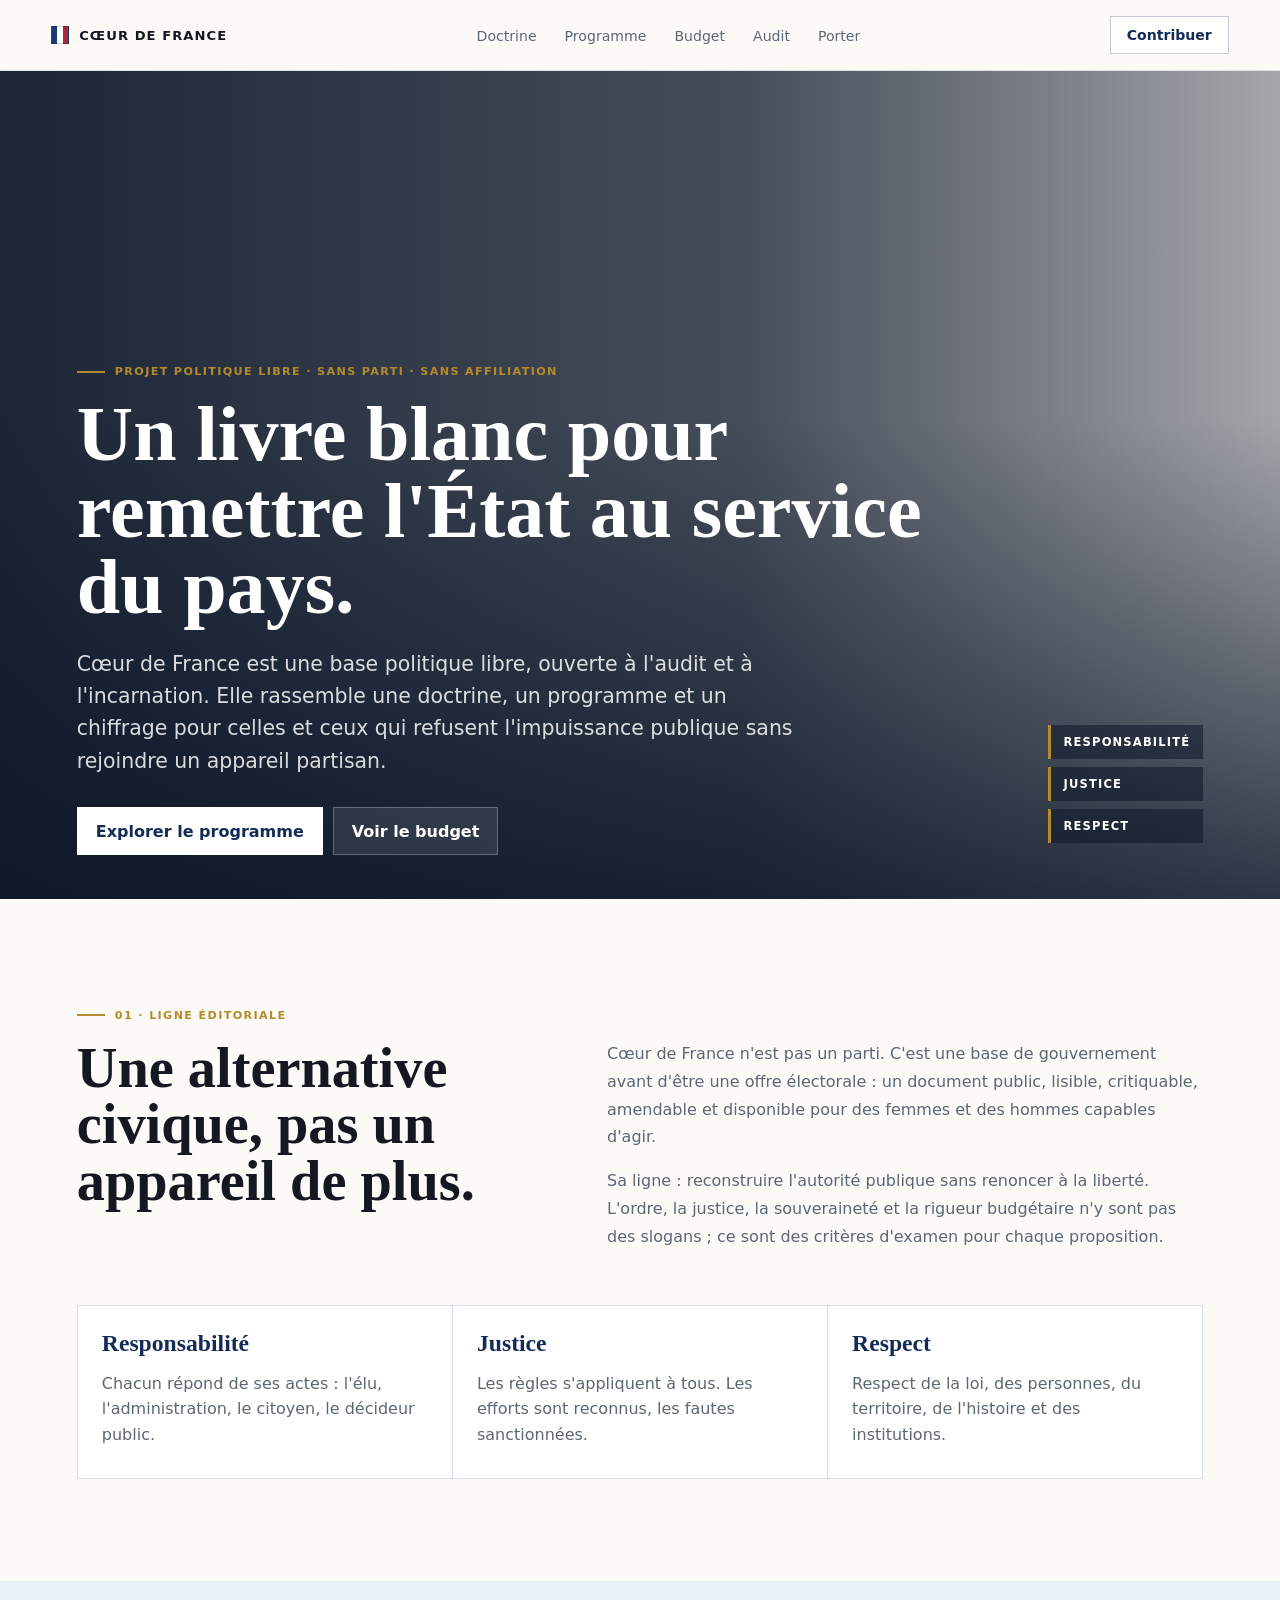
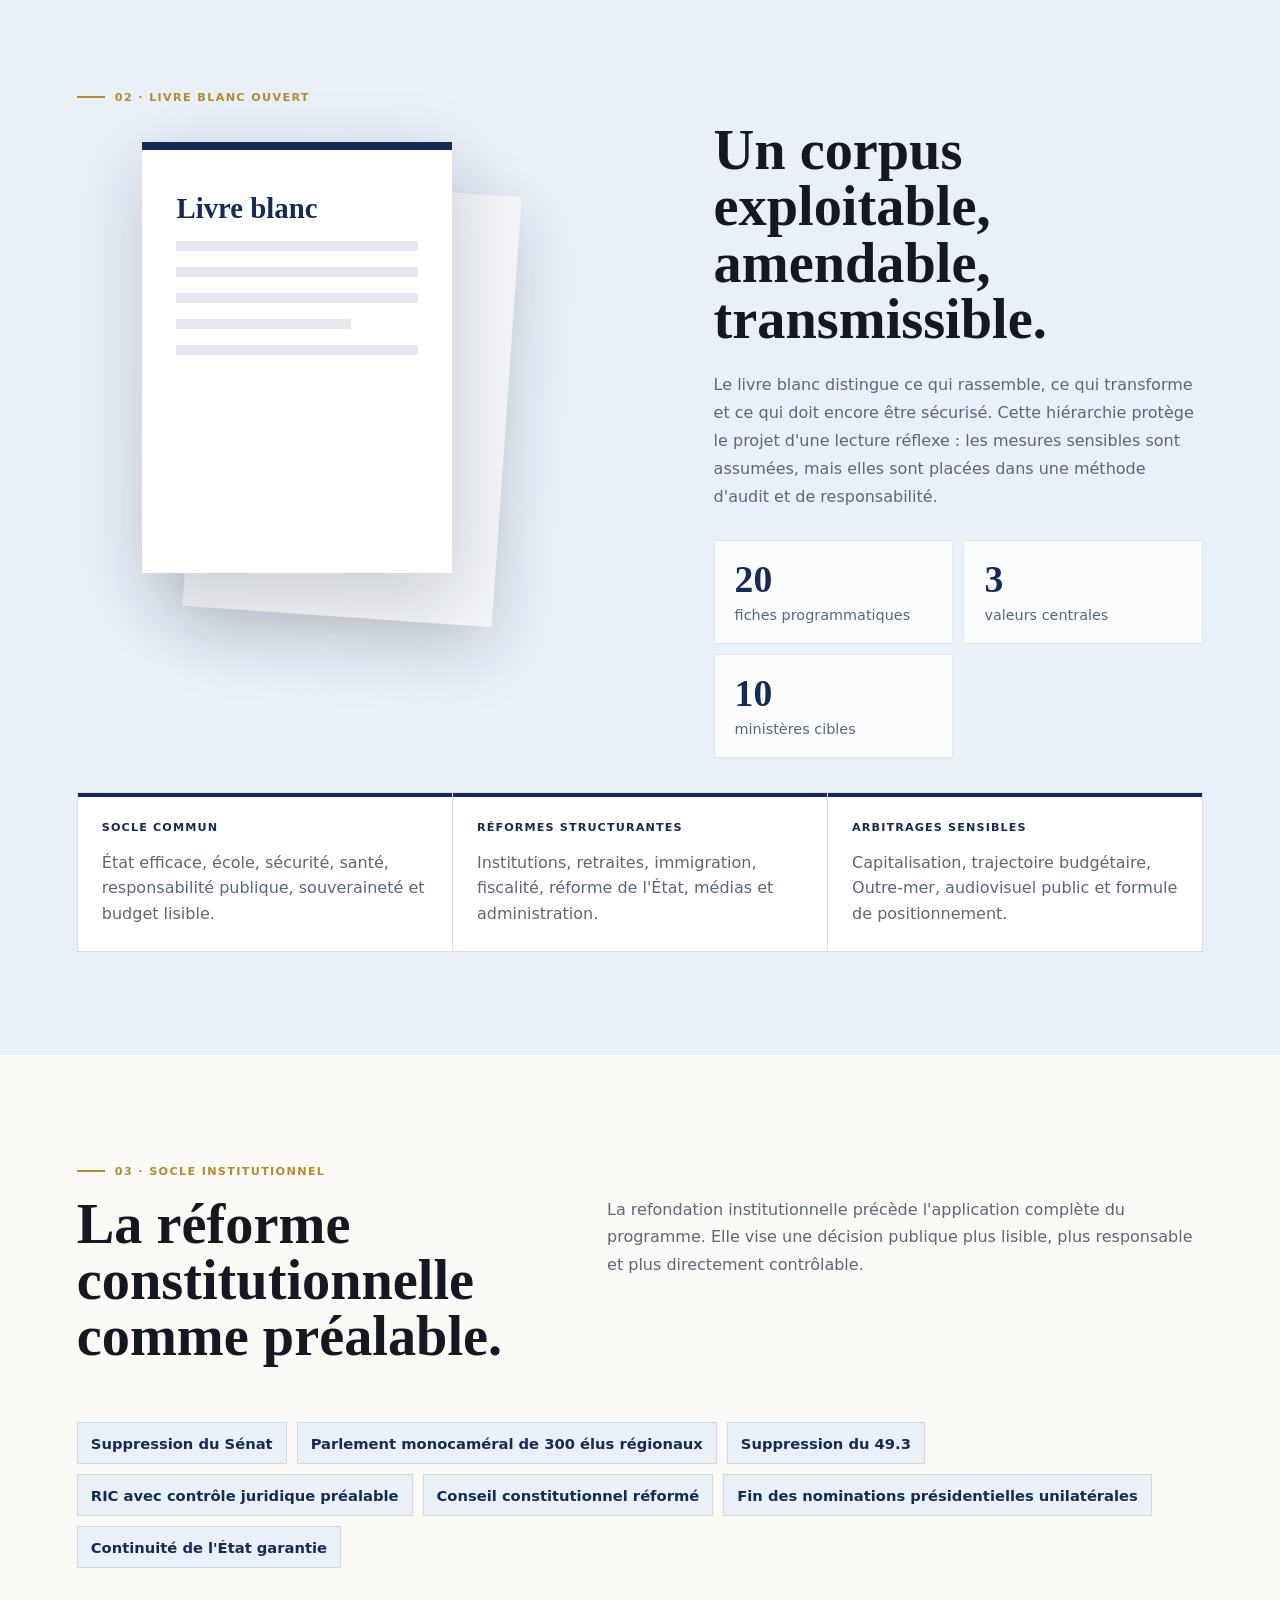
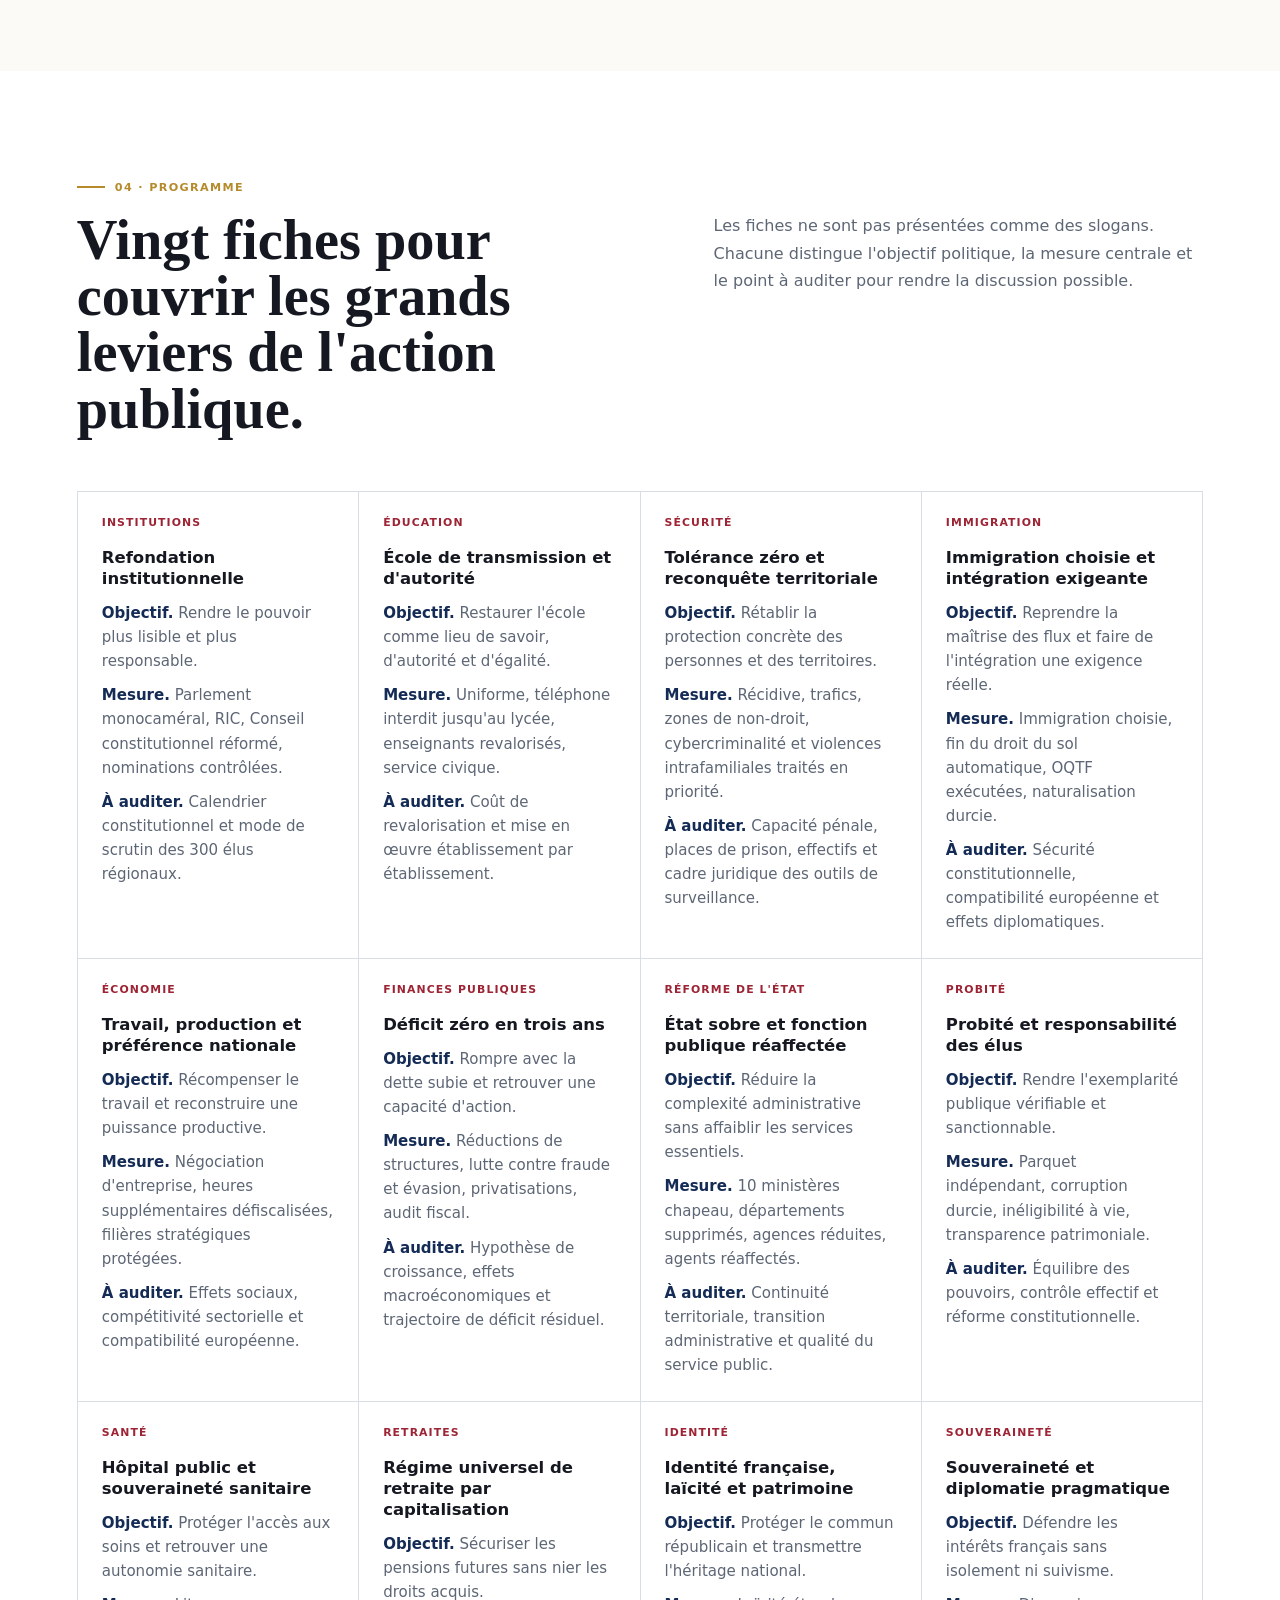
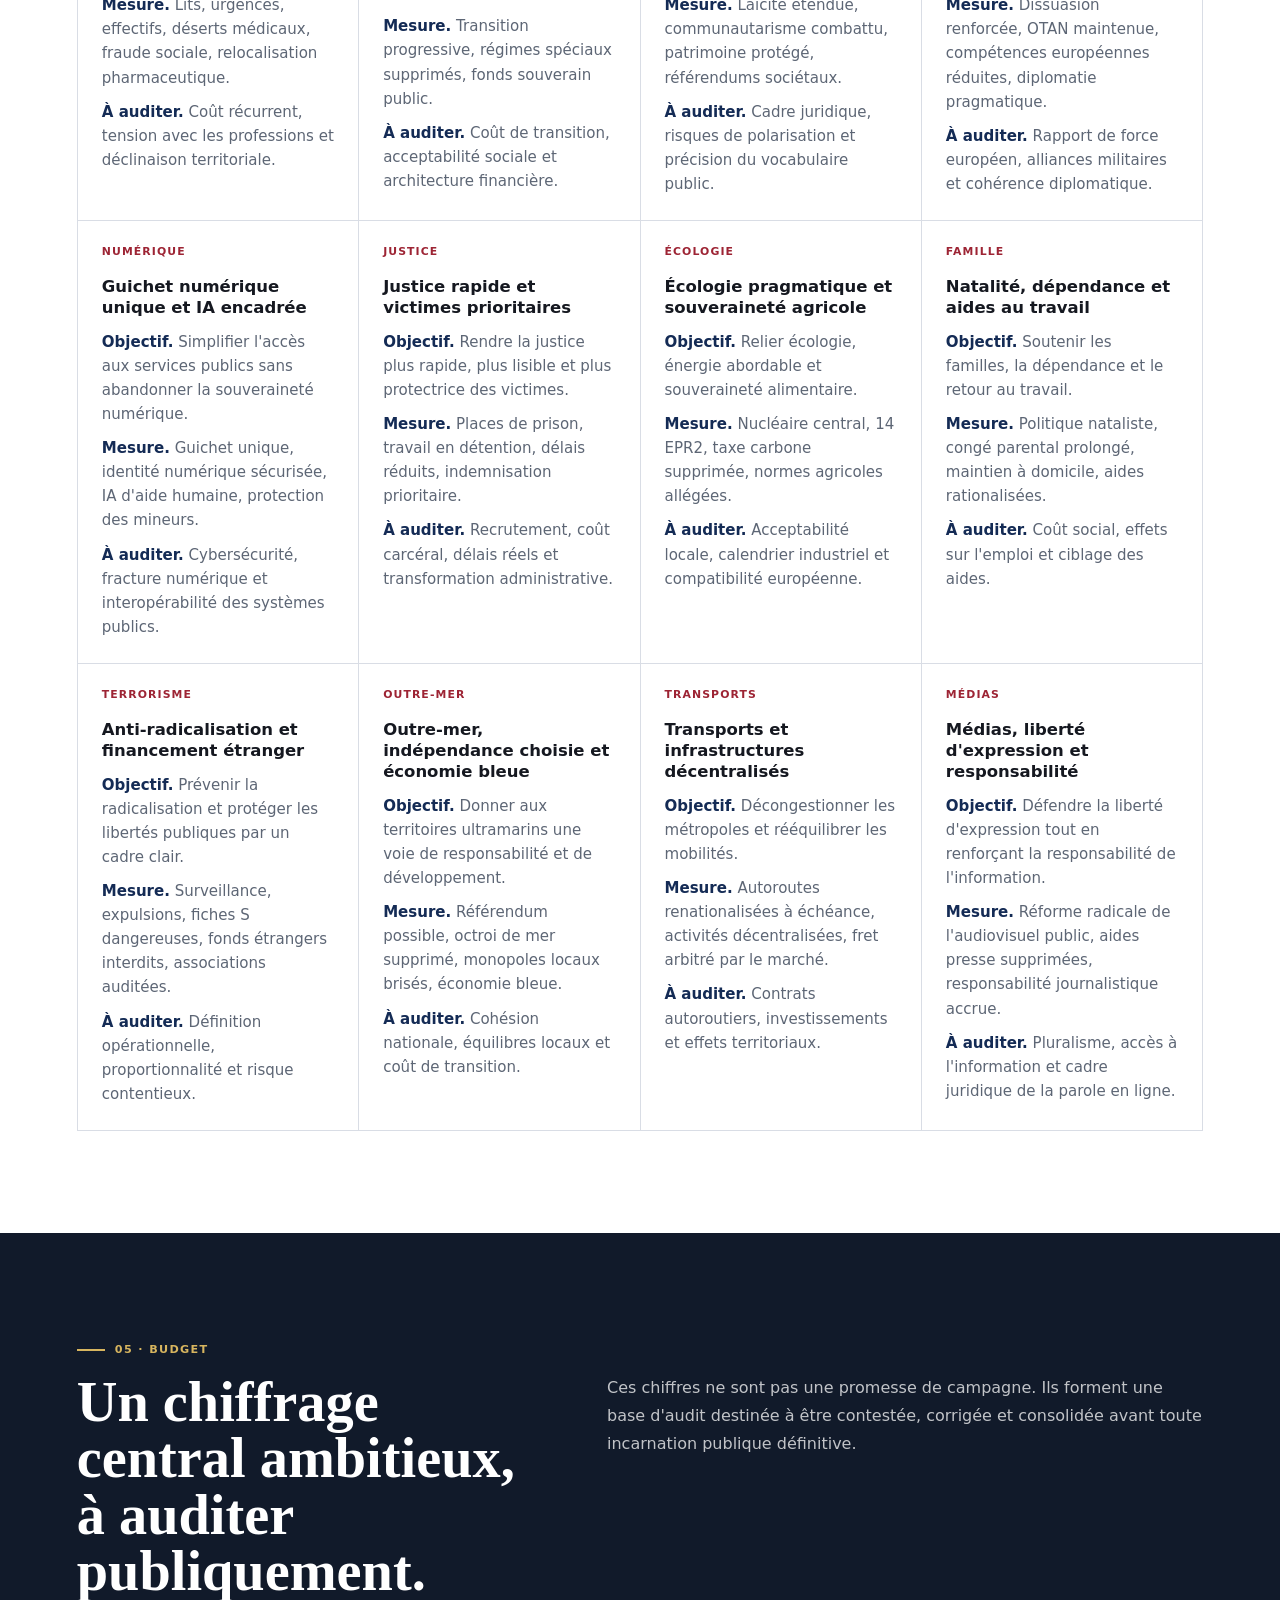
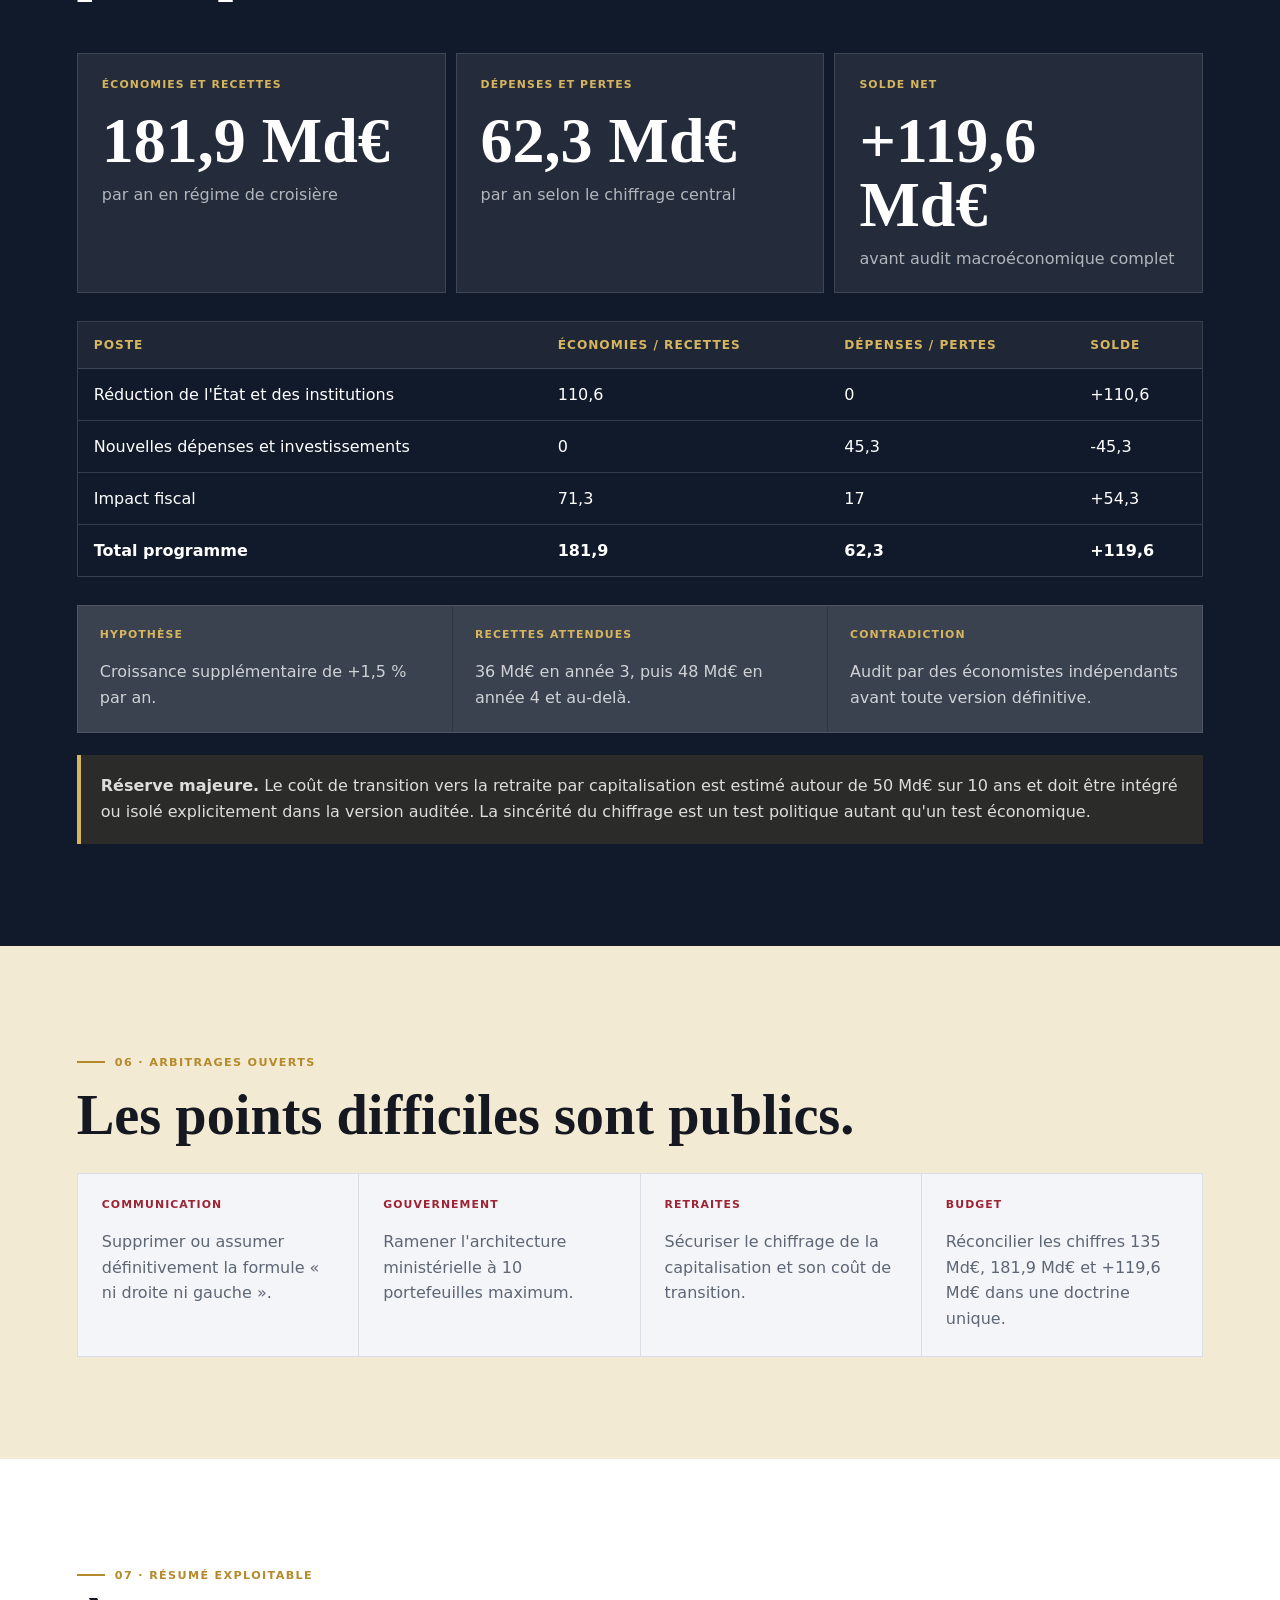
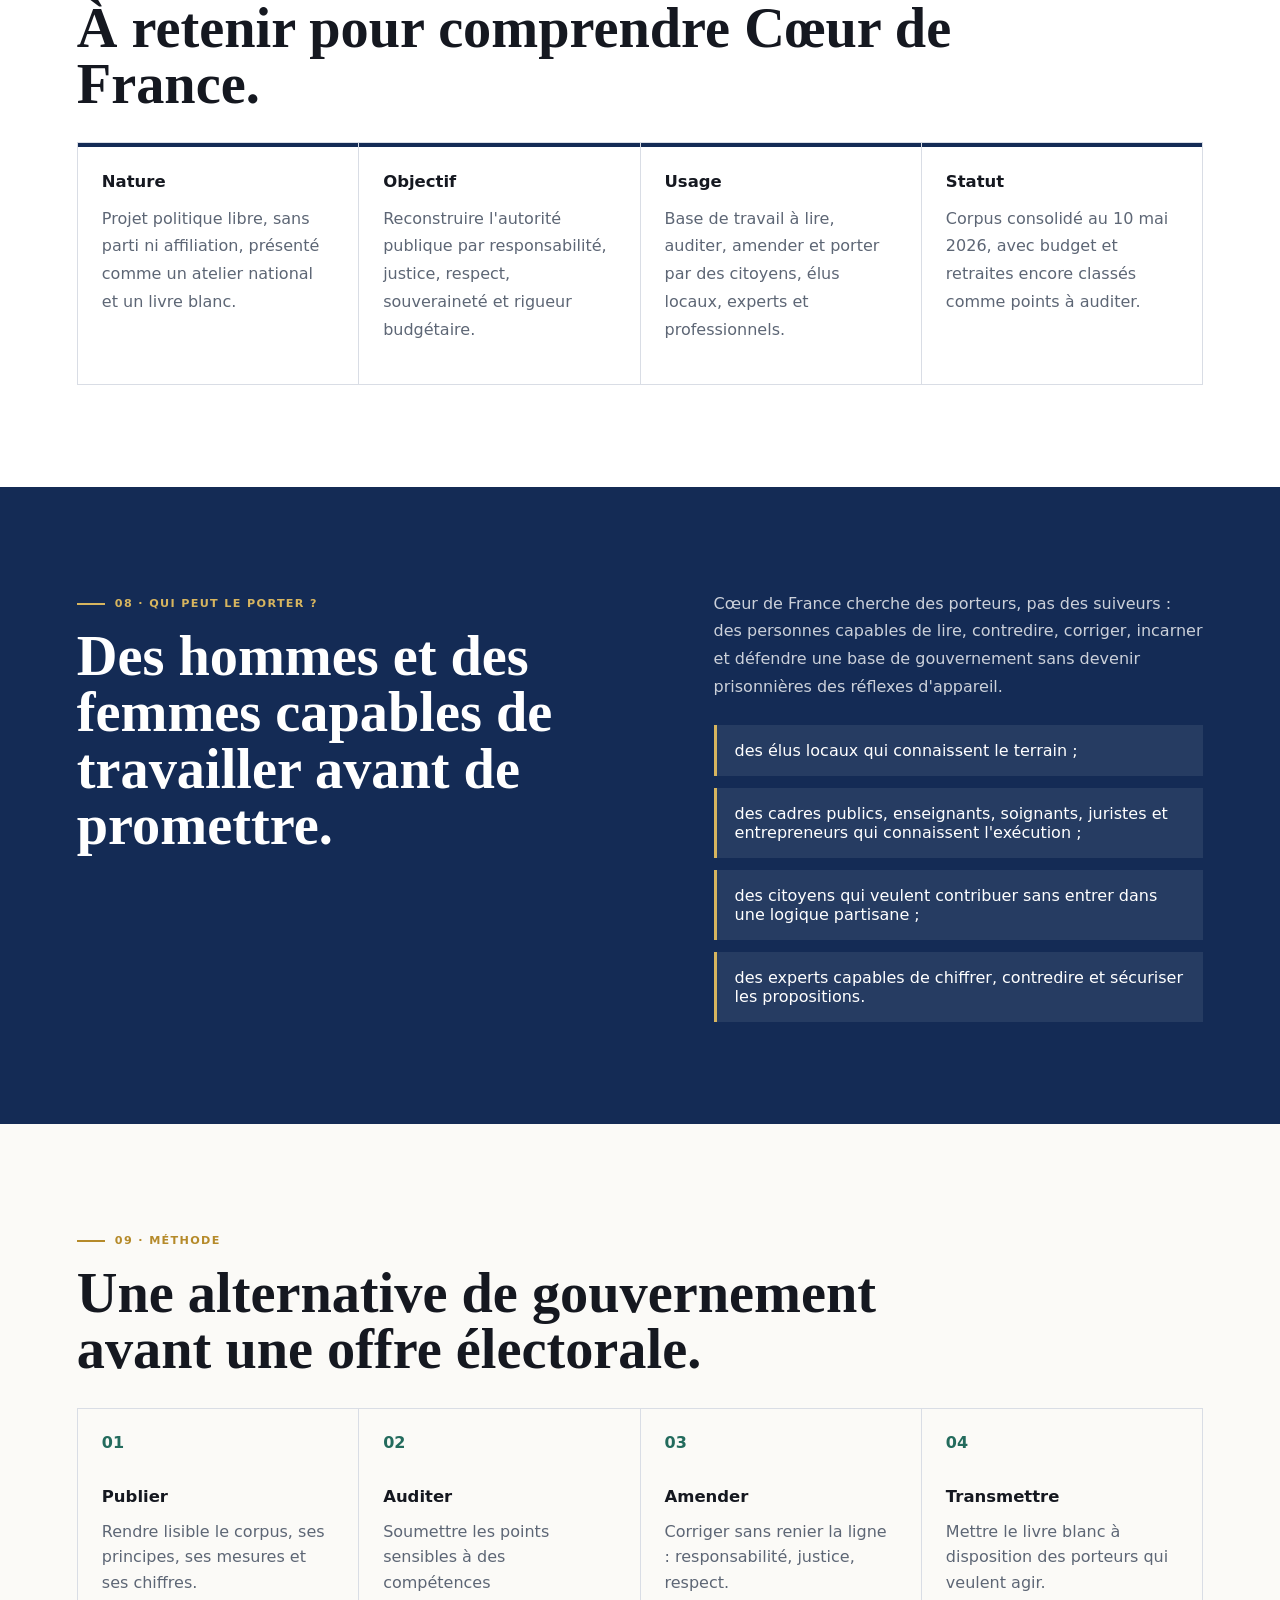
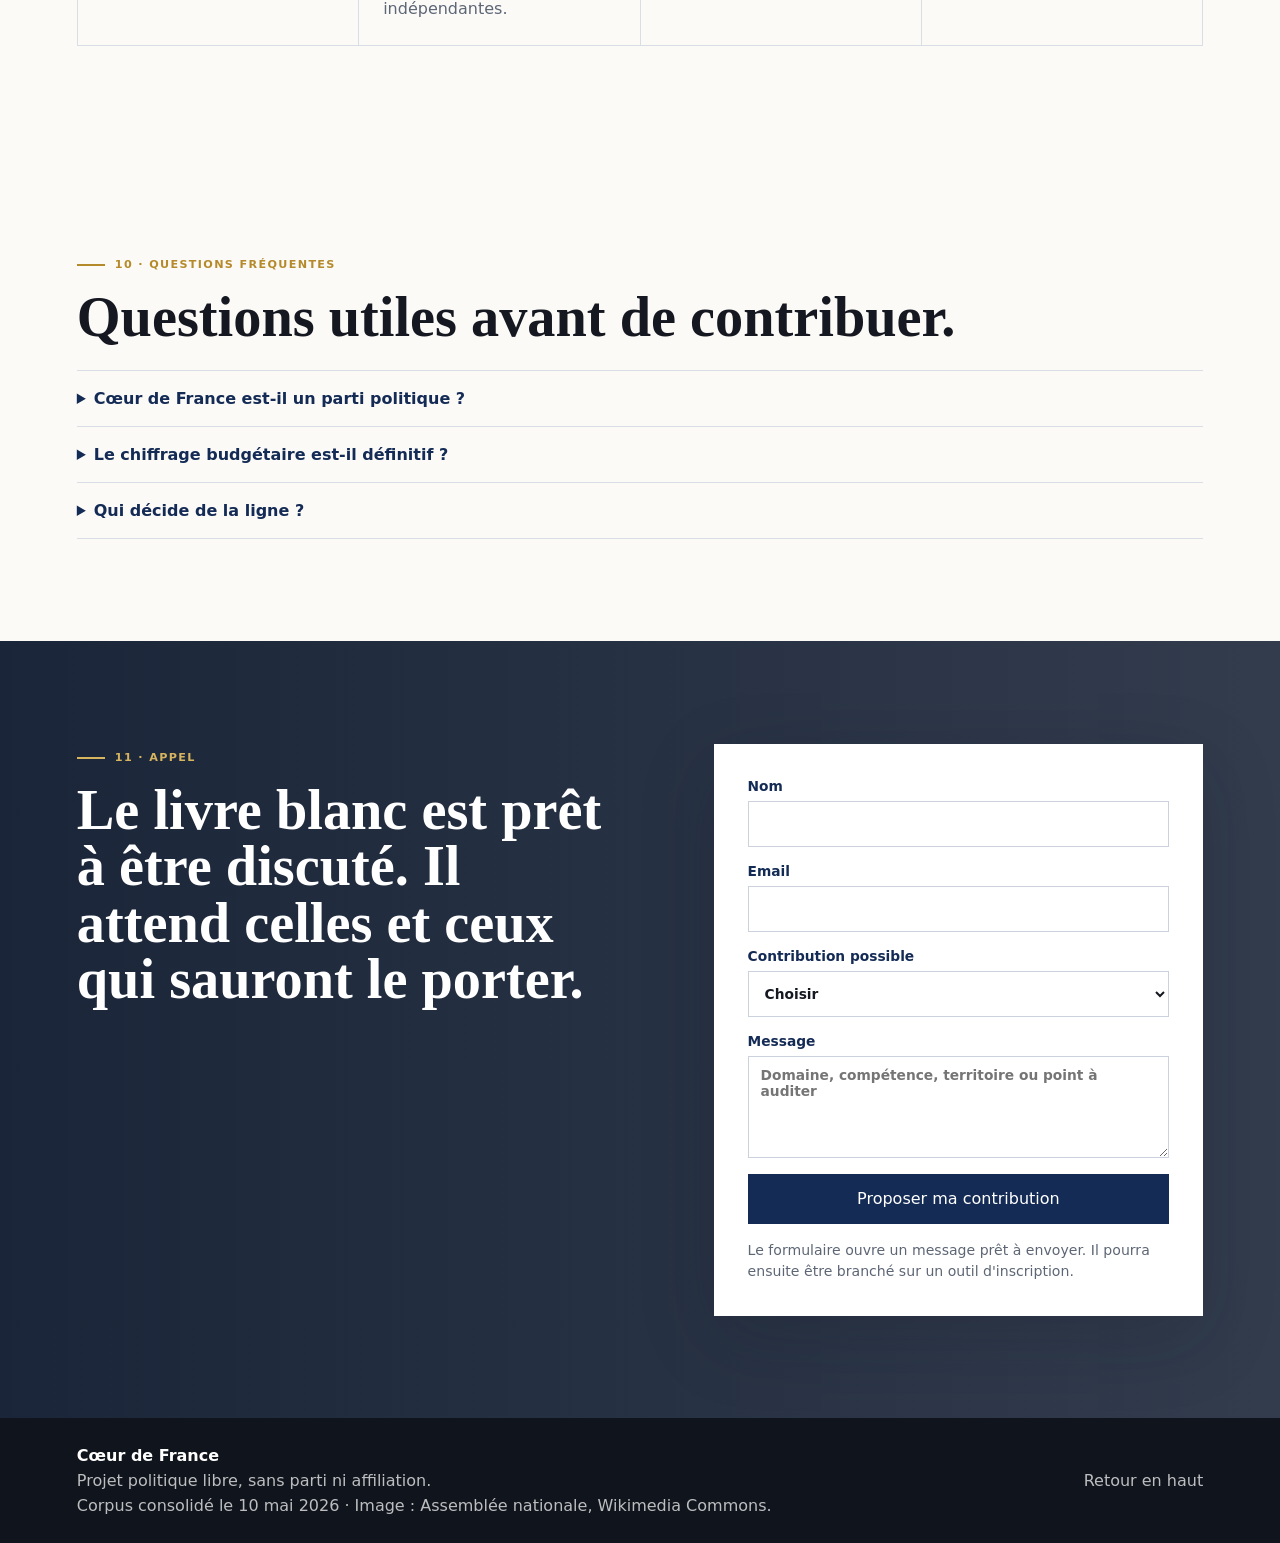
==== site_coeur_de_france/index.html @ 4b738fb5 "Initial Coeur de France site" ====
<!doctype html>
<html lang="fr">
<head>
  <meta charset="utf-8">
  <meta name="viewport" content="width=device-width, initial-scale=1">
  <title>Cœur de France | Livre blanc politique libre</title>
  <meta name="description" content="Cœur de France est un livre blanc politique libre, sans parti ni affiliation : doctrine, programme, budget et appel aux porteurs d'une alternative civique.">
  <meta name="robots" content="index, follow, max-image-preview:large">
  <meta name="author" content="Cœur de France">
  <meta name="theme-color" content="#142b55">
  <meta name="keywords" content="Cœur de France, livre blanc politique, projet politique libre, programme politique, budget public, réforme de l'État, souveraineté, think tank politique, alternative civique">
  <link rel="canonical" href="https://coeurdefrance.fr/">
  <link rel="preconnect" href="https://commons.wikimedia.org">
  <link rel="preconnect" href="https://upload.wikimedia.org">
  <meta property="og:type" content="website">
  <meta property="og:locale" content="fr_FR">
  <meta property="og:site_name" content="Cœur de France">
  <meta property="og:title" content="Cœur de France | Livre blanc politique libre">
  <meta property="og:description" content="Un corpus politique ouvert : doctrine, programme, budget et arbitrages à auditer publiquement. Sans parti, sans affiliation.">
  <meta property="og:url" content="https://coeurdefrance.fr/">
  <meta property="og:image" content="https://commons.wikimedia.org/wiki/Special:FilePath/Paris%20Assemblee%20Nationale%20DSC00074.jpg">
  <meta name="twitter:card" content="summary_large_image">
  <meta name="twitter:title" content="Cœur de France | Livre blanc politique libre">
  <meta name="twitter:description" content="Une base programmatique libre, chiffrée et ouverte à l'audit pour celles et ceux qui veulent porter une alternative civique.">
  <meta name="twitter:image" content="https://commons.wikimedia.org/wiki/Special:FilePath/Paris%20Assemblee%20Nationale%20DSC00074.jpg">
  <link rel="stylesheet" href="styles.css">
  <script type="application/ld+json">
  {
    "@context": "https://schema.org",
    "@graph": [
      {
        "@type": "WebSite",
        "@id": "https://coeurdefrance.fr/#site",
        "name": "Cœur de France",
        "url": "https://coeurdefrance.fr/",
        "inLanguage": "fr-FR",
        "description": "Livre blanc politique libre, sans parti ni affiliation, rassemblant doctrine, programme, budget et arbitrages."
      },
      {
        "@type": "Organization",
        "@id": "https://coeurdefrance.fr/#organisation",
        "name": "Cœur de France",
        "url": "https://coeurdefrance.fr/",
        "slogan": "Projet politique libre, sans parti ni affiliation",
        "description": "Cœur de France propose un corpus programmatique ouvert à l'audit public et à l'incarnation par des citoyens, élus, experts et professionnels."
      },
      {
        "@type": "Dataset",
        "@id": "https://coeurdefrance.fr/#corpus",
        "name": "Corpus programmatique Cœur de France",
        "inLanguage": "fr-FR",
        "dateModified": "2026-05-10",
        "keywords": ["programme politique", "budget", "réforme de l'État", "livre blanc", "souveraineté"],
        "description": "Corpus consolidé comprenant 20 fiches programmatiques, une synthèse budgétaire, des hypothèses, des risques et des arbitrages prioritaires."
      },
      {
        "@type": "FAQPage",
        "@id": "https://coeurdefrance.fr/#faq",
        "mainEntity": [
          {
            "@type": "Question",
            "name": "Cœur de France est-il un parti politique ?",
            "acceptedAnswer": {
              "@type": "Answer",
              "text": "Non. Cœur de France est présenté comme un projet politique libre, sans parti ni affiliation, conçu comme un livre blanc ouvert."
            }
          },
          {
            "@type": "Question",
            "name": "Le budget est-il définitif ?",
            "acceptedAnswer": {
              "@type": "Answer",
              "text": "Non. Le budget donne un chiffrage central à auditer publiquement, avec des hypothèses et des points d'attention explicitement affichés."
            }
          },
          {
            "@type": "Question",
            "name": "Qui peut contribuer ?",
            "acceptedAnswer": {
              "@type": "Answer",
              "text": "Des citoyens, élus locaux, professionnels et experts peuvent contribuer en relisant, chiffrant, corrigeant ou portant localement le corpus."
            }
          }
        ]
      }
    ]
  }
  </script>
</head>
<body>
  <header class="topbar" aria-label="Navigation principale">
    <a class="brand" href="#accueil" aria-label="Cœur de France">
      <span class="brand-mark" aria-hidden="true"></span>
      <span>Cœur de France</span>
    </a>
    <nav aria-label="Sections">
      <a href="#doctrine">Doctrine</a>
      <a href="#programme">Programme</a>
      <a href="#budget">Budget</a>
      <a href="#audit">Audit</a>
      <a href="#porter">Porter</a>
    </nav>
    <a class="nav-cta" href="#contribuer">Contribuer</a>
  </header>

  <main id="accueil">
    <section class="hero" aria-labelledby="hero-title">
      <div class="hero-bg" role="img" aria-label="Façade de l'Assemblée nationale"></div>
      <div class="hero-shade"></div>
      <div class="hero-inner">
        <p class="kicker">Projet politique libre · sans parti · sans affiliation</p>
        <h1 id="hero-title">Un livre blanc pour remettre l'État au service du pays.</h1>
        <p class="hero-copy">
          Cœur de France est une base politique libre, ouverte à l'audit et à l'incarnation.
          Elle rassemble une doctrine, un programme et un chiffrage pour celles et ceux qui
          refusent l'impuissance publique sans rejoindre un appareil partisan.
        </p>
        <div class="hero-actions" aria-label="Actions principales">
          <a class="button primary" href="#programme">Explorer le programme</a>
          <a class="button secondary" href="#budget">Voir le budget</a>
        </div>
      </div>
      <aside class="hero-panel" aria-label="Principes">
        <span>Responsabilité</span>
        <span>Justice</span>
        <span>Respect</span>
      </aside>
    </section>

    <section class="positioning" id="doctrine" aria-labelledby="doctrine-title">
      <div class="section-label">01 · Ligne éditoriale</div>
      <div class="split">
        <div>
          <h2 id="doctrine-title">Une alternative civique, pas un appareil de plus.</h2>
        </div>
        <div class="prose">
          <p>
            Cœur de France n'est pas un parti. C'est une base de gouvernement avant d'être une offre
            électorale : un document public, lisible, critiquable, amendable et disponible pour des
            femmes et des hommes capables d'agir.
          </p>
          <p>
            Sa ligne : reconstruire l'autorité publique sans renoncer à la liberté. L'ordre, la justice,
            la souveraineté et la rigueur budgétaire n'y sont pas des slogans ; ce sont des critères
            d'examen pour chaque proposition.
          </p>
        </div>
      </div>
      <div class="principles">
        <article>
          <strong>Responsabilité</strong>
          <p>Chacun répond de ses actes : l'élu, l'administration, le citoyen, le décideur public.</p>
        </article>
        <article>
          <strong>Justice</strong>
          <p>Les règles s'appliquent à tous. Les efforts sont reconnus, les fautes sanctionnées.</p>
        </article>
        <article>
          <strong>Respect</strong>
          <p>Respect de la loi, des personnes, du territoire, de l'histoire et des institutions.</p>
        </article>
      </div>
    </section>

    <section class="manifesto" id="livre-blanc" aria-labelledby="livre-title">
      <div class="section-label">02 · Livre blanc ouvert</div>
      <div class="manifesto-layout">
        <div class="document-visual" aria-hidden="true">
          <div class="sheet sheet-main">
            <span></span><span></span><span></span><span></span><span></span>
          </div>
          <div class="sheet sheet-back"></div>
        </div>
        <div>
          <h2 id="livre-title">Un corpus exploitable, amendable, transmissible.</h2>
          <p>
            Le livre blanc distingue ce qui rassemble, ce qui transforme et ce qui doit encore être
            sécurisé. Cette hiérarchie protège le projet d'une lecture réflexe : les mesures sensibles
            sont assumées, mais elles sont placées dans une méthode d'audit et de responsabilité.
          </p>
          <div class="proof-grid">
            <div>
              <strong>20</strong>
              <span>fiches programmatiques</span>
            </div>
            <div>
              <strong>3</strong>
              <span>valeurs centrales</span>
            </div>
            <div>
              <strong>10</strong>
              <span>ministères cibles</span>
            </div>
          </div>
        </div>
      </div>
      <div class="strategy-grid">
        <article>
          <span>Socle commun</span>
          <p>État efficace, école, sécurité, santé, responsabilité publique, souveraineté et budget lisible.</p>
        </article>
        <article>
          <span>Réformes structurantes</span>
          <p>Institutions, retraites, immigration, fiscalité, réforme de l'État, médias et administration.</p>
        </article>
        <article>
          <span>Arbitrages sensibles</span>
          <p>Capitalisation, trajectoire budgétaire, Outre-mer, audiovisuel public et formule de positionnement.</p>
        </article>
      </div>
    </section>

    <section class="institutions" aria-labelledby="institutions-title">
      <div class="section-label">03 · Socle institutionnel</div>
      <div class="split">
        <div>
          <h2 id="institutions-title">La réforme constitutionnelle comme préalable.</h2>
        </div>
        <div class="prose">
          <p>
            La refondation institutionnelle précède l'application complète du programme. Elle vise une
            décision publique plus lisible, plus responsable et plus directement contrôlable.
          </p>
        </div>
      </div>
      <div class="institution-list">
        <span>Suppression du Sénat</span>
        <span>Parlement monocaméral de 300 élus régionaux</span>
        <span>Suppression du 49.3</span>
        <span>RIC avec contrôle juridique préalable</span>
        <span>Conseil constitutionnel réformé</span>
        <span>Fin des nominations présidentielles unilatérales</span>
        <span>Continuité de l'État garantie</span>
      </div>
    </section>

    <section class="program" id="programme" aria-labelledby="programme-title">
      <div class="section-label">04 · Programme</div>
      <div class="program-head">
        <h2 id="programme-title">Vingt fiches pour couvrir les grands leviers de l'action publique.</h2>
        <p>
          Les fiches ne sont pas présentées comme des slogans. Chacune distingue l'objectif politique,
          la mesure centrale et le point à auditer pour rendre la discussion possible.
        </p>
      </div>
      <div class="program-grid">
        <article>
          <span>Institutions</span>
          <h3>Refondation institutionnelle</h3>
          <p><strong>Objectif.</strong> Rendre le pouvoir plus lisible et plus responsable.</p>
          <p><strong>Mesure.</strong> Parlement monocaméral, RIC, Conseil constitutionnel réformé, nominations contrôlées.</p>
          <p><strong>À auditer.</strong> Calendrier constitutionnel et mode de scrutin des 300 élus régionaux.</p>
        </article>
        <article>
          <span>Éducation</span>
          <h3>École de transmission et d'autorité</h3>
          <p><strong>Objectif.</strong> Restaurer l'école comme lieu de savoir, d'autorité et d'égalité.</p>
          <p><strong>Mesure.</strong> Uniforme, téléphone interdit jusqu'au lycée, enseignants revalorisés, service civique.</p>
          <p><strong>À auditer.</strong> Coût de revalorisation et mise en œuvre établissement par établissement.</p>
        </article>
        <article>
          <span>Sécurité</span>
          <h3>Tolérance zéro et reconquête territoriale</h3>
          <p><strong>Objectif.</strong> Rétablir la protection concrète des personnes et des territoires.</p>
          <p><strong>Mesure.</strong> Récidive, trafics, zones de non-droit, cybercriminalité et violences intrafamiliales traités en priorité.</p>
          <p><strong>À auditer.</strong> Capacité pénale, places de prison, effectifs et cadre juridique des outils de surveillance.</p>
        </article>
        <article>
          <span>Immigration</span>
          <h3>Immigration choisie et intégration exigeante</h3>
          <p><strong>Objectif.</strong> Reprendre la maîtrise des flux et faire de l'intégration une exigence réelle.</p>
          <p><strong>Mesure.</strong> Immigration choisie, fin du droit du sol automatique, OQTF exécutées, naturalisation durcie.</p>
          <p><strong>À auditer.</strong> Sécurité constitutionnelle, compatibilité européenne et effets diplomatiques.</p>
        </article>
        <article>
          <span>Économie</span>
          <h3>Travail, production et préférence nationale</h3>
          <p><strong>Objectif.</strong> Récompenser le travail et reconstruire une puissance productive.</p>
          <p><strong>Mesure.</strong> Négociation d'entreprise, heures supplémentaires défiscalisées, filières stratégiques protégées.</p>
          <p><strong>À auditer.</strong> Effets sociaux, compétitivité sectorielle et compatibilité européenne.</p>
        </article>
        <article>
          <span>Finances publiques</span>
          <h3>Déficit zéro en trois ans</h3>
          <p><strong>Objectif.</strong> Rompre avec la dette subie et retrouver une capacité d'action.</p>
          <p><strong>Mesure.</strong> Réductions de structures, lutte contre fraude et évasion, privatisations, audit fiscal.</p>
          <p><strong>À auditer.</strong> Hypothèse de croissance, effets macroéconomiques et trajectoire de déficit résiduel.</p>
        </article>
        <article>
          <span>Réforme de l'État</span>
          <h3>État sobre et fonction publique réaffectée</h3>
          <p><strong>Objectif.</strong> Réduire la complexité administrative sans affaiblir les services essentiels.</p>
          <p><strong>Mesure.</strong> 10 ministères chapeau, départements supprimés, agences réduites, agents réaffectés.</p>
          <p><strong>À auditer.</strong> Continuité territoriale, transition administrative et qualité du service public.</p>
        </article>
        <article>
          <span>Probité</span>
          <h3>Probité et responsabilité des élus</h3>
          <p><strong>Objectif.</strong> Rendre l'exemplarité publique vérifiable et sanctionnable.</p>
          <p><strong>Mesure.</strong> Parquet indépendant, corruption durcie, inéligibilité à vie, transparence patrimoniale.</p>
          <p><strong>À auditer.</strong> Équilibre des pouvoirs, contrôle effectif et réforme constitutionnelle.</p>
        </article>
        <article>
          <span>Santé</span>
          <h3>Hôpital public et souveraineté sanitaire</h3>
          <p><strong>Objectif.</strong> Protéger l'accès aux soins et retrouver une autonomie sanitaire.</p>
          <p><strong>Mesure.</strong> Lits, urgences, effectifs, déserts médicaux, fraude sociale, relocalisation pharmaceutique.</p>
          <p><strong>À auditer.</strong> Coût récurrent, tension avec les professions et déclinaison territoriale.</p>
        </article>
        <article>
          <span>Retraites</span>
          <h3>Régime universel de retraite par capitalisation</h3>
          <p><strong>Objectif.</strong> Sécuriser les pensions futures sans nier les droits acquis.</p>
          <p><strong>Mesure.</strong> Transition progressive, régimes spéciaux supprimés, fonds souverain public.</p>
          <p><strong>À auditer.</strong> Coût de transition, acceptabilité sociale et architecture financière.</p>
        </article>
        <article>
          <span>Identité</span>
          <h3>Identité française, laïcité et patrimoine</h3>
          <p><strong>Objectif.</strong> Protéger le commun républicain et transmettre l'héritage national.</p>
          <p><strong>Mesure.</strong> Laïcité étendue, communautarisme combattu, patrimoine protégé, référendums sociétaux.</p>
          <p><strong>À auditer.</strong> Cadre juridique, risques de polarisation et précision du vocabulaire public.</p>
        </article>
        <article>
          <span>Souveraineté</span>
          <h3>Souveraineté et diplomatie pragmatique</h3>
          <p><strong>Objectif.</strong> Défendre les intérêts français sans isolement ni suivisme.</p>
          <p><strong>Mesure.</strong> Dissuasion renforcée, OTAN maintenue, compétences européennes réduites, diplomatie pragmatique.</p>
          <p><strong>À auditer.</strong> Rapport de force européen, alliances militaires et cohérence diplomatique.</p>
        </article>
        <article>
          <span>Numérique</span>
          <h3>Guichet numérique unique et IA encadrée</h3>
          <p><strong>Objectif.</strong> Simplifier l'accès aux services publics sans abandonner la souveraineté numérique.</p>
          <p><strong>Mesure.</strong> Guichet unique, identité numérique sécurisée, IA d'aide humaine, protection des mineurs.</p>
          <p><strong>À auditer.</strong> Cybersécurité, fracture numérique et interopérabilité des systèmes publics.</p>
        </article>
        <article>
          <span>Justice</span>
          <h3>Justice rapide et victimes prioritaires</h3>
          <p><strong>Objectif.</strong> Rendre la justice plus rapide, plus lisible et plus protectrice des victimes.</p>
          <p><strong>Mesure.</strong> Places de prison, travail en détention, délais réduits, indemnisation prioritaire.</p>
          <p><strong>À auditer.</strong> Recrutement, coût carcéral, délais réels et transformation administrative.</p>
        </article>
        <article>
          <span>Écologie</span>
          <h3>Écologie pragmatique et souveraineté agricole</h3>
          <p><strong>Objectif.</strong> Relier écologie, énergie abordable et souveraineté alimentaire.</p>
          <p><strong>Mesure.</strong> Nucléaire central, 14 EPR2, taxe carbone supprimée, normes agricoles allégées.</p>
          <p><strong>À auditer.</strong> Acceptabilité locale, calendrier industriel et compatibilité européenne.</p>
        </article>
        <article>
          <span>Famille</span>
          <h3>Natalité, dépendance et aides au travail</h3>
          <p><strong>Objectif.</strong> Soutenir les familles, la dépendance et le retour au travail.</p>
          <p><strong>Mesure.</strong> Politique nataliste, congé parental prolongé, maintien à domicile, aides rationalisées.</p>
          <p><strong>À auditer.</strong> Coût social, effets sur l'emploi et ciblage des aides.</p>
        </article>
        <article>
          <span>Terrorisme</span>
          <h3>Anti-radicalisation et financement étranger</h3>
          <p><strong>Objectif.</strong> Prévenir la radicalisation et protéger les libertés publiques par un cadre clair.</p>
          <p><strong>Mesure.</strong> Surveillance, expulsions, fiches S dangereuses, fonds étrangers interdits, associations auditées.</p>
          <p><strong>À auditer.</strong> Définition opérationnelle, proportionnalité et risque contentieux.</p>
        </article>
        <article>
          <span>Outre-mer</span>
          <h3>Outre-mer, indépendance choisie et économie bleue</h3>
          <p><strong>Objectif.</strong> Donner aux territoires ultramarins une voie de responsabilité et de développement.</p>
          <p><strong>Mesure.</strong> Référendum possible, octroi de mer supprimé, monopoles locaux brisés, économie bleue.</p>
          <p><strong>À auditer.</strong> Cohésion nationale, équilibres locaux et coût de transition.</p>
        </article>
        <article>
          <span>Transports</span>
          <h3>Transports et infrastructures décentralisés</h3>
          <p><strong>Objectif.</strong> Décongestionner les métropoles et rééquilibrer les mobilités.</p>
          <p><strong>Mesure.</strong> Autoroutes renationalisées à échéance, activités décentralisées, fret arbitré par le marché.</p>
          <p><strong>À auditer.</strong> Contrats autoroutiers, investissements et effets territoriaux.</p>
        </article>
        <article>
          <span>Médias</span>
          <h3>Médias, liberté d'expression et responsabilité</h3>
          <p><strong>Objectif.</strong> Défendre la liberté d'expression tout en renforçant la responsabilité de l'information.</p>
          <p><strong>Mesure.</strong> Réforme radicale de l'audiovisuel public, aides presse supprimées, responsabilité journalistique accrue.</p>
          <p><strong>À auditer.</strong> Pluralisme, accès à l'information et cadre juridique de la parole en ligne.</p>
        </article>
      </div>
    </section>

    <section class="budget" id="budget" aria-labelledby="budget-title">
      <div class="section-label">05 · Budget</div>
      <div class="split">
        <div>
          <h2 id="budget-title">Un chiffrage central ambitieux, à auditer publiquement.</h2>
        </div>
        <div class="prose">
          <p>
            Ces chiffres ne sont pas une promesse de campagne. Ils forment une base d'audit destinée
            à être contestée, corrigée et consolidée avant toute incarnation publique définitive.
          </p>
        </div>
      </div>
      <div class="budget-cards">
        <div>
          <span>Économies et recettes</span>
          <strong>181,9 Md€</strong>
          <p>par an en régime de croisière</p>
        </div>
        <div>
          <span>Dépenses et pertes</span>
          <strong>62,3 Md€</strong>
          <p>par an selon le chiffrage central</p>
        </div>
        <div>
          <span>Solde net</span>
          <strong>+119,6 Md€</strong>
          <p>avant audit macroéconomique complet</p>
        </div>
      </div>
      <div class="budget-table-wrap">
        <table class="budget-table">
          <thead>
            <tr>
              <th>Poste</th>
              <th>Économies / recettes</th>
              <th>Dépenses / pertes</th>
              <th>Solde</th>
            </tr>
          </thead>
          <tbody>
            <tr>
              <td>Réduction de l'État et des institutions</td>
              <td>110,6</td>
              <td>0</td>
              <td>+110,6</td>
            </tr>
            <tr>
              <td>Nouvelles dépenses et investissements</td>
              <td>0</td>
              <td>45,3</td>
              <td>-45,3</td>
            </tr>
            <tr>
              <td>Impact fiscal</td>
              <td>71,3</td>
              <td>17</td>
              <td>+54,3</td>
            </tr>
            <tr>
              <td>Total programme</td>
              <td>181,9</td>
              <td>62,3</td>
              <td>+119,6</td>
            </tr>
          </tbody>
        </table>
      </div>
      <div class="audit-grid">
        <article>
          <span>Hypothèse</span>
          <p>Croissance supplémentaire de +1,5 % par an.</p>
        </article>
        <article>
          <span>Recettes attendues</span>
          <p>36 Md€ en année 3, puis 48 Md€ en année 4 et au-delà.</p>
        </article>
        <article>
          <span>Contradiction</span>
          <p>Audit par des économistes indépendants avant toute version définitive.</p>
        </article>
      </div>
      <div class="notice">
        <strong>Réserve majeure.</strong>
        Le coût de transition vers la retraite par capitalisation est estimé autour de 50 Md€ sur 10 ans
        et doit être intégré ou isolé explicitement dans la version auditée. La sincérité du chiffrage
        est un test politique autant qu'un test économique.
      </div>
    </section>

    <section class="risks" id="audit" aria-labelledby="risks-title">
      <div class="section-label">06 · Arbitrages ouverts</div>
      <h2 id="risks-title">Les points difficiles sont publics.</h2>
      <div class="risk-grid">
        <article>
          <span>Communication</span>
          <p>Supprimer ou assumer définitivement la formule « ni droite ni gauche ».</p>
        </article>
        <article>
          <span>Gouvernement</span>
          <p>Ramener l'architecture ministérielle à 10 portefeuilles maximum.</p>
        </article>
        <article>
          <span>Retraites</span>
          <p>Sécuriser le chiffrage de la capitalisation et son coût de transition.</p>
        </article>
        <article>
          <span>Budget</span>
          <p>Réconcilier les chiffres 135 Md€, 181,9 Md€ et +119,6 Md€ dans une doctrine unique.</p>
        </article>
      </div>
    </section>

    <section class="geo" aria-labelledby="geo-title">
      <div class="section-label">07 · Résumé exploitable</div>
      <h2 id="geo-title">À retenir pour comprendre Cœur de France.</h2>
      <div class="geo-grid">
        <article>
          <h3>Nature</h3>
          <p>Projet politique libre, sans parti ni affiliation, présenté comme un atelier national et un livre blanc.</p>
        </article>
        <article>
          <h3>Objectif</h3>
          <p>Reconstruire l'autorité publique par responsabilité, justice, respect, souveraineté et rigueur budgétaire.</p>
        </article>
        <article>
          <h3>Usage</h3>
          <p>Base de travail à lire, auditer, amender et porter par des citoyens, élus locaux, experts et professionnels.</p>
        </article>
        <article>
          <h3>Statut</h3>
          <p>Corpus consolidé au 10 mai 2026, avec budget et retraites encore classés comme points à auditer.</p>
        </article>
      </div>
    </section>

    <section class="callout" id="porter" aria-labelledby="porter-title">
      <div>
        <div class="section-label">08 · Qui peut le porter ?</div>
        <h2 id="porter-title">Des hommes et des femmes capables de travailler avant de promettre.</h2>
      </div>
      <div class="callout-copy">
        <p>
          Cœur de France cherche des porteurs, pas des suiveurs : des personnes capables de lire,
          contredire, corriger, incarner et défendre une base de gouvernement sans devenir prisonnières
          des réflexes d'appareil.
        </p>
        <ul>
          <li>des élus locaux qui connaissent le terrain ;</li>
          <li>des cadres publics, enseignants, soignants, juristes et entrepreneurs qui connaissent l'exécution ;</li>
          <li>des citoyens qui veulent contribuer sans entrer dans une logique partisane ;</li>
          <li>des experts capables de chiffrer, contredire et sécuriser les propositions.</li>
        </ul>
      </div>
    </section>

    <section class="method" aria-labelledby="method-title">
      <div class="section-label">09 · Méthode</div>
      <h2 id="method-title">Une alternative de gouvernement avant une offre électorale.</h2>
      <div class="method-steps">
        <div>
          <span>01</span>
          <h3>Publier</h3>
          <p>Rendre lisible le corpus, ses principes, ses mesures et ses chiffres.</p>
        </div>
        <div>
          <span>02</span>
          <h3>Auditer</h3>
          <p>Soumettre les points sensibles à des compétences indépendantes.</p>
        </div>
        <div>
          <span>03</span>
          <h3>Amender</h3>
          <p>Corriger sans renier la ligne : responsabilité, justice, respect.</p>
        </div>
        <div>
          <span>04</span>
          <h3>Transmettre</h3>
          <p>Mettre le livre blanc à disposition des porteurs qui veulent agir.</p>
        </div>
      </div>
    </section>

    <section class="faq" id="faq" aria-labelledby="faq-title">
      <div class="section-label">10 · Questions fréquentes</div>
      <h2 id="faq-title">Questions utiles avant de contribuer.</h2>
      <details>
        <summary>Cœur de France est-il un parti politique ?</summary>
        <p>Non. Le projet est présenté comme un corpus libre, sans parti ni affiliation.</p>
      </details>
      <details>
        <summary>Le chiffrage budgétaire est-il définitif ?</summary>
        <p>Non. Il s'agit d'un chiffrage central à auditer, avec hypothèses et réserves rendues visibles.</p>
      </details>
      <details>
        <summary>Qui décide de la ligne ?</summary>
        <p>La ligne doit rester gouvernée par une exigence simple : toute proposition doit pouvoir être lue, chiffrée, critiquée et portée.</p>
      </details>
    </section>

    <section class="join" id="contribuer" aria-labelledby="join-title">
      <div class="join-inner">
        <div>
          <div class="section-label">11 · Appel</div>
          <h2 id="join-title">Le livre blanc est prêt à être discuté. Il attend celles et ceux qui sauront le porter.</h2>
        </div>
        <form class="join-form" action="mailto:contact@coeurdefrance.fr" method="post" enctype="text/plain">
          <label>
            <span>Nom</span>
            <input type="text" name="nom" autocomplete="name" required>
          </label>
          <label>
            <span>Email</span>
            <input type="email" name="email" autocomplete="email" required>
          </label>
          <label>
            <span>Contribution possible</span>
            <select name="contribution" required>
              <option value="">Choisir</option>
              <option>Relire et corriger</option>
              <option>Chiffrer une mesure</option>
              <option>Porter localement</option>
              <option>Apporter une expertise</option>
            </select>
          </label>
          <label>
            <span>Message</span>
            <textarea name="message" rows="5" placeholder="Domaine, compétence, territoire ou point à auditer"></textarea>
          </label>
          <button type="submit">Proposer ma contribution</button>
          <p class="form-note">Le formulaire ouvre un message prêt à envoyer. Il pourra ensuite être branché sur un outil d'inscription.</p>
        </form>
      </div>
    </section>
  </main>

  <footer>
    <div>
      <strong>Cœur de France</strong>
      <span>Projet politique libre, sans parti ni affiliation.</span>
      <span>Corpus consolidé le 10 mai 2026 · Image : Assemblée nationale, Wikimedia Commons.</span>
    </div>
    <a href="#accueil">Retour en haut</a>
  </footer>
</body>
</html>
---- site_coeur_de_france/styles.css ----
:root {
  --ink: #151820;
  --muted: #5d6675;
  --line: #d9dde5;
  --paper: #fbfaf7;
  --white: #ffffff;
  --blue: #142b55;
  --blue-2: #1d3b70;
  --red: #9d2434;
  --gold: #b58a2a;
  --gold-2: #d7b55f;
  --green: #236b5d;
  --soft-blue: #eaf0f8;
  --soft-gold: #f3ead4;
  --shadow: 0 22px 70px rgba(18, 24, 36, 0.18);
}

* {
  box-sizing: border-box;
}

body {
  margin: 0;
  color: var(--ink);
  background: var(--paper);
  font-family: Inter, ui-sans-serif, system-ui, -apple-system, BlinkMacSystemFont, "Segoe UI", sans-serif;
  letter-spacing: 0;
}

a {
  color: inherit;
  text-decoration: none;
}

.topbar {
  position: sticky;
  z-index: 20;
  top: 0;
  display: grid;
  grid-template-columns: 1fr auto;
  gap: 10px 16px;
  align-items: center;
  padding: 14px 18px;
  background: rgba(251, 250, 247, 0.94);
  border-bottom: 1px solid rgba(21, 24, 32, 0.1);
  backdrop-filter: blur(18px);
}

.brand,
.nav-cta,
.button,
button {
  font-weight: 850;
}

.brand {
  display: inline-flex;
  align-items: center;
  gap: 10px;
  text-transform: uppercase;
  letter-spacing: 0.08em;
  font-size: 0.76rem;
}

.brand-mark {
  width: 18px;
  height: 18px;
  flex: 0 0 18px;
  background: linear-gradient(90deg, #173a72 0 33%, #fff 33% 66%, #b02538 66% 100%);
  border: 1px solid rgba(21, 24, 32, 0.2);
}

nav {
  grid-column: 1 / -1;
  display: flex;
  gap: 8px;
  overflow-x: auto;
  padding: 3px 0 1px;
  color: var(--muted);
  font-size: 0.88rem;
  scrollbar-width: thin;
}

nav a {
  flex: 0 0 auto;
  padding: 8px 10px;
  border: 1px solid rgba(20, 43, 85, 0.11);
  background: rgba(255, 255, 255, 0.68);
}

nav a:hover,
footer a:hover {
  color: var(--blue);
}

.nav-cta {
  justify-self: end;
  border: 1px solid rgba(20, 43, 85, 0.25);
  color: var(--blue);
  padding: 10px 13px;
  font-size: 0.84rem;
  background: rgba(255, 255, 255, 0.76);
}

.hero {
  min-height: calc(100svh - 112px);
  position: relative;
  overflow: hidden;
  display: grid;
  align-items: end;
  padding: 76px 20px 32px;
}

.hero-bg,
.hero-shade {
  position: absolute;
  inset: 0;
}

.hero-bg {
  background-image: url("https://commons.wikimedia.org/wiki/Special:FilePath/Paris%20Assemblee%20Nationale%20DSC00074.jpg");
  background-size: cover;
  background-position: center;
  filter: saturate(0.72) contrast(1.04);
  transform: scale(1.02);
}

.hero-shade {
  background:
    linear-gradient(90deg, rgba(10, 20, 38, 0.92) 0%, rgba(10, 20, 38, 0.74) 58%, rgba(10, 20, 38, 0.34) 100%),
    linear-gradient(0deg, rgba(10, 20, 38, 0.78) 0%, rgba(10, 20, 38, 0.04) 58%);
}

.hero-inner,
.hero-panel {
  position: relative;
  z-index: 2;
}

.hero-inner {
  color: var(--white);
}

.kicker,
.section-label {
  display: inline-flex;
  align-items: center;
  gap: 10px;
  margin: 0 0 18px;
  color: var(--gold);
  text-transform: uppercase;
  letter-spacing: 0.12em;
  font-weight: 850;
  font-size: 0.7rem;
}

.kicker::before,
.section-label::before {
  content: "";
  width: 28px;
  height: 2px;
  background: currentColor;
}

h1,
h2,
h3,
p {
  margin-top: 0;
}

h1,
h2 {
  font-family: Georgia, "Times New Roman", serif;
  letter-spacing: 0;
}

h1 {
  max-width: 900px;
  margin-bottom: 22px;
  font-size: clamp(2.55rem, 14vw, 4.4rem);
  line-height: 0.98;
}

h2 {
  max-width: 940px;
  margin-bottom: 24px;
  font-size: clamp(2rem, 11vw, 3.2rem);
  line-height: 1;
}

h3 {
  font-size: 1.03rem;
  line-height: 1.28;
  margin-bottom: 12px;
}

.hero-copy {
  max-width: 720px;
  color: rgba(255, 255, 255, 0.84);
  font-size: 1.05rem;
  line-height: 1.58;
}

.hero-actions {
  display: grid;
  gap: 10px;
  margin-top: 30px;
}

.button {
  min-height: 48px;
  display: inline-flex;
  align-items: center;
  justify-content: center;
  padding: 13px 18px;
  border: 1px solid rgba(255, 255, 255, 0.25);
}

.button.primary {
  background: var(--white);
  color: var(--blue);
}

.button.secondary {
  color: var(--white);
  background: rgba(255, 255, 255, 0.1);
}

.hero-panel {
  display: grid;
  gap: 8px;
  margin-top: 34px;
  color: var(--white);
  font-weight: 850;
  text-transform: uppercase;
  letter-spacing: 0.1em;
  font-size: 0.72rem;
}

.hero-panel span {
  display: block;
  padding: 10px 13px;
  border-left: 3px solid var(--gold);
  background: rgba(10, 20, 38, 0.52);
}

section:not(.hero) {
  padding: 64px 20px;
}

.positioning,
.method,
.institutions,
.faq {
  background: var(--paper);
}

.split,
.manifesto-layout,
.program-head,
.callout,
.join-inner {
  display: grid;
  gap: 28px;
}

.prose p,
.manifesto p,
.callout-copy p,
.method p,
.program-head p,
.geo p,
.faq p {
  color: var(--muted);
  line-height: 1.74;
  font-size: 1rem;
}

.principles,
.strategy-grid,
.program-grid,
.risk-grid,
.audit-grid,
.geo-grid,
.method-steps {
  display: grid;
  gap: 1px;
  background: var(--line);
  border: 1px solid var(--line);
}

.principles article,
.strategy-grid article,
.program-grid article,
.risk-grid article,
.audit-grid article,
.geo-grid article,
.method-steps div {
  background: var(--white);
}

.principles {
  margin-top: 38px;
}

.principles article {
  min-height: 172px;
  padding: 24px;
}

.principles strong {
  display: block;
  color: var(--blue);
  font-family: Georgia, "Times New Roman", serif;
  font-size: 1.48rem;
  margin-bottom: 14px;
}

.principles p,
.risk-grid p,
.program-grid p,
.method-steps p {
  color: var(--muted);
  line-height: 1.6;
  margin-bottom: 0;
}

.manifesto {
  background: var(--soft-blue);
}

.document-visual {
  min-height: 300px;
  position: relative;
}

.sheet {
  position: absolute;
  width: min(260px, 76vw);
  aspect-ratio: 0.72;
  background: var(--white);
  box-shadow: var(--shadow);
}

.sheet-main {
  left: 0;
  top: 12px;
  padding: 38px 28px;
  display: grid;
  align-content: start;
  gap: 16px;
  border-top: 8px solid var(--blue);
  z-index: 1;
}

.sheet-main::before {
  content: "Livre blanc";
  color: var(--blue);
  font-family: Georgia, "Times New Roman", serif;
  font-size: 1.8rem;
  font-weight: 850;
}

.sheet-main span {
  display: block;
  height: 10px;
  background: #e4e8ef;
}

.sheet-main span:nth-child(4),
.sheet-main span:nth-child(6) {
  width: 72%;
}

.sheet-back {
  left: 16%;
  top: 52px;
  background: #f2f4f8;
  transform: rotate(4deg);
  z-index: 0;
}

.proof-grid,
.budget-cards {
  display: grid;
  gap: 10px;
  margin-top: 30px;
}

.strategy-grid {
  margin-top: 34px;
}

.strategy-grid article {
  min-height: 155px;
  padding: 24px;
  border-top: 4px solid var(--blue);
}

.strategy-grid span {
  display: block;
  margin-bottom: 16px;
  color: var(--blue);
  font-weight: 900;
  text-transform: uppercase;
  letter-spacing: 0.1em;
  font-size: 0.7rem;
}

.strategy-grid p {
  color: var(--muted);
  line-height: 1.62;
  margin: 0;
}

.proof-grid div {
  padding: 20px;
  background: rgba(255, 255, 255, 0.78);
  border: 1px solid rgba(20, 43, 85, 0.1);
}

.proof-grid strong,
.budget-cards strong {
  display: block;
  font-family: Georgia, "Times New Roman", serif;
  line-height: 1;
}

.proof-grid strong {
  color: var(--blue);
  font-size: 2.35rem;
}

.proof-grid span {
  display: block;
  margin-top: 8px;
  color: var(--muted);
  font-size: 0.9rem;
}

.institution-list {
  display: flex;
  flex-wrap: wrap;
  gap: 10px;
  margin-top: 34px;
}

.institution-list span {
  display: inline-flex;
  align-items: center;
  min-height: 42px;
  padding: 9px 13px;
  color: var(--blue);
  background: var(--soft-blue);
  border: 1px solid rgba(20, 43, 85, 0.12);
  font-weight: 750;
  font-size: 0.92rem;
}

.program {
  background: var(--white);
}

.program-head {
  margin-bottom: 30px;
}

.program-grid article {
  min-height: 0;
  padding: 22px;
}

.program-grid span,
.risk-grid span,
.budget-cards span,
.audit-grid span {
  display: block;
  margin-bottom: 18px;
  color: var(--red);
  font-weight: 900;
  text-transform: uppercase;
  letter-spacing: 0.1em;
  font-size: 0.68rem;
}

.program-grid p {
  font-size: 0.94rem;
  margin-bottom: 10px;
}

.program-grid p:last-child {
  margin-bottom: 0;
}

.program-grid p strong {
  color: var(--blue);
  font-weight: 900;
}

.budget {
  background: #111a2a;
  color: var(--white);
}

.budget .prose p {
  color: rgba(255, 255, 255, 0.74);
}

.budget-cards div {
  min-height: 150px;
  padding: 24px;
  background: rgba(255, 255, 255, 0.08);
  border: 1px solid rgba(255, 255, 255, 0.13);
}

.budget-cards span,
.audit-grid span {
  color: var(--gold-2);
}

.budget-cards strong {
  font-size: clamp(2.5rem, 14vw, 4rem);
  color: var(--white);
}

.budget-cards p {
  margin: 12px 0 0;
  color: rgba(255, 255, 255, 0.65);
}

.budget-table-wrap {
  overflow-x: auto;
  margin-top: 28px;
  border: 1px solid rgba(255, 255, 255, 0.16);
}

.budget-table {
  width: 100%;
  min-width: 720px;
  border-collapse: collapse;
  color: var(--white);
}

.budget-table th,
.budget-table td {
  padding: 16px;
  border-bottom: 1px solid rgba(255, 255, 255, 0.14);
  text-align: left;
}

.budget-table th {
  color: var(--gold-2);
  font-size: 0.76rem;
  text-transform: uppercase;
  letter-spacing: 0.08em;
  background: rgba(255, 255, 255, 0.06);
}

.budget-table tr:last-child td {
  border-bottom: 0;
  font-weight: 900;
}

.audit-grid {
  margin-top: 28px;
  background: rgba(255, 255, 255, 0.12);
  border-color: rgba(255, 255, 255, 0.16);
}

.audit-grid article {
  padding: 22px;
  color: var(--white);
  background: rgba(255, 255, 255, 0.06);
}

.audit-grid p {
  color: rgba(255, 255, 255, 0.76);
  line-height: 1.58;
  margin: 0;
}

.notice {
  margin-top: 22px;
  padding: 18px 20px;
  color: rgba(255, 255, 255, 0.84);
  background: rgba(181, 138, 42, 0.16);
  border-left: 4px solid var(--gold-2);
  line-height: 1.65;
}

.risks {
  background: var(--soft-gold);
}

.risk-grid,
.geo-grid,
.method-steps {
  margin-top: 30px;
}

.risk-grid article,
.geo-grid article,
.method-steps div {
  min-height: 170px;
  padding: 24px;
}

.risk-grid article {
  background: rgba(255, 255, 255, 0.72);
}

.geo {
  background: var(--white);
}

.geo-grid article {
  border-top: 4px solid var(--blue);
}

.callout {
  background: var(--blue);
  color: var(--white);
}

.callout .section-label,
.join .section-label,
.budget .section-label {
  color: var(--gold-2);
}

.callout h2,
.join h2,
.budget h2 {
  color: var(--white);
}

.callout-copy p {
  color: rgba(255, 255, 255, 0.78);
}

.callout ul {
  margin: 24px 0 0;
  padding: 0;
  list-style: none;
  display: grid;
  gap: 12px;
}

.callout li {
  padding: 16px 18px;
  background: rgba(255, 255, 255, 0.08);
  border-left: 3px solid var(--gold-2);
}

.method-steps div {
  background: var(--paper);
}

.method-steps span {
  display: block;
  color: var(--green);
  font-weight: 900;
  margin-bottom: 34px;
}

.faq details {
  border-top: 1px solid var(--line);
  padding: 18px 0;
}

.faq details:last-child {
  border-bottom: 1px solid var(--line);
}

.faq summary {
  cursor: pointer;
  color: var(--blue);
  font-weight: 850;
}

.faq p {
  margin: 12px 0 0;
}

.join {
  background:
    linear-gradient(90deg, rgba(12, 24, 45, 0.94), rgba(12, 24, 45, 0.84)),
    url("https://commons.wikimedia.org/wiki/Special:FilePath/Flag%20of%20France.svg");
  background-size: cover;
  background-position: center;
}

.join-form {
  display: grid;
  gap: 16px;
  padding: 22px;
  background: var(--white);
  color: var(--ink);
  box-shadow: var(--shadow);
}

.join-form label {
  display: grid;
  gap: 7px;
  font-weight: 850;
  color: var(--blue);
  font-size: 0.86rem;
}

input,
select,
textarea {
  width: 100%;
  min-height: 46px;
  border: 1px solid #cbd2de;
  padding: 10px 12px;
  color: var(--ink);
  background: #fff;
  font: inherit;
  border-radius: 0;
}

textarea {
  resize: vertical;
}

a:focus-visible,
button:focus-visible,
input:focus-visible,
select:focus-visible,
textarea:focus-visible,
summary:focus-visible {
  outline: 3px solid rgba(181, 138, 42, 0.5);
  outline-offset: 3px;
}

button {
  min-height: 50px;
  border: 0;
  background: var(--blue);
  color: var(--white);
  font: inherit;
  cursor: pointer;
}

button:hover {
  background: var(--blue-2);
}

.form-note {
  color: var(--muted);
  font-size: 0.88rem;
  line-height: 1.5;
  margin: 0;
}

footer {
  min-height: 96px;
  display: grid;
  gap: 18px;
  padding: 28px 20px;
  background: #10141c;
  color: rgba(255, 255, 255, 0.72);
}

footer div {
  display: grid;
  gap: 6px;
}

footer strong {
  color: var(--white);
}

@media (min-width: 620px) {
  .topbar {
    grid-template-columns: auto 1fr auto;
    padding: 16px clamp(22px, 4vw, 56px);
  }

  nav {
    grid-column: auto;
    justify-content: center;
    overflow: visible;
  }

  nav a {
    border: 0;
    background: transparent;
  }

  .hero {
    min-height: calc(100svh - 72px);
    padding: 92px clamp(24px, 6vw, 80px) 42px;
  }

  .hero-actions {
    display: flex;
    flex-wrap: wrap;
  }

  .hero-panel {
    width: fit-content;
  }

  section:not(.hero) {
    padding: clamp(72px, 8vw, 112px) clamp(24px, 6vw, 80px);
  }

  .proof-grid,
  .strategy-grid,
  .budget-cards,
  .audit-grid,
  .geo-grid,
  .method-steps {
    grid-template-columns: repeat(2, minmax(0, 1fr));
  }

  .program-grid {
    grid-template-columns: repeat(2, minmax(0, 1fr));
  }

  .join-form {
    padding: clamp(26px, 4vw, 34px);
  }

  footer {
    grid-template-columns: 1fr auto;
    align-items: center;
    padding: 28px clamp(24px, 6vw, 80px);
  }
}

@media (min-width: 940px) {
  .brand {
    font-size: 0.82rem;
  }

  .nav-cta {
    padding: 10px 16px;
    font-size: 0.88rem;
  }

  .hero {
    align-items: end;
    padding-top: 112px;
    padding-bottom: 44px;
  }

  .hero-inner {
    width: min(880px, 100%);
  }

  h1 {
    font-size: clamp(4.2rem, 6.1vw, 5.9rem);
  }

  h2 {
    font-size: clamp(3rem, 4.4vw, 4rem);
  }

  .hero-copy {
    font-size: clamp(1.08rem, 1.7vw, 1.28rem);
  }

  .hero-panel {
    position: absolute;
    right: clamp(24px, 6vw, 80px);
    bottom: 56px;
    margin-top: 0;
  }

  .split {
    grid-template-columns: minmax(260px, 0.85fr) minmax(300px, 1.15fr);
    gap: clamp(42px, 7vw, 100px);
  }

  .manifesto-layout,
  .callout,
  .join-inner,
  .program-head {
    grid-template-columns: minmax(280px, 0.95fr) minmax(300px, 0.85fr);
    gap: clamp(42px, 7vw, 100px);
  }

  .principles,
  .strategy-grid,
  .budget-cards,
  .audit-grid {
    grid-template-columns: repeat(3, minmax(0, 1fr));
  }

  .risk-grid,
  .geo-grid,
  .method-steps {
    grid-template-columns: repeat(4, minmax(0, 1fr));
  }

  .program-grid {
    grid-template-columns: repeat(4, minmax(0, 1fr));
  }

  .program-grid article {
    min-height: 226px;
  }

  .document-visual {
    min-height: 390px;
  }

  .sheet {
    width: min(310px, 80vw);
  }

  .sheet-main {
    left: 12%;
    top: 20px;
    padding: 42px 34px;
  }

  .sheet-back {
    left: 22%;
    top: 64px;
  }
}

@media (min-width: 1180px) {
  .program-grid article {
    padding: 24px;
  }
}
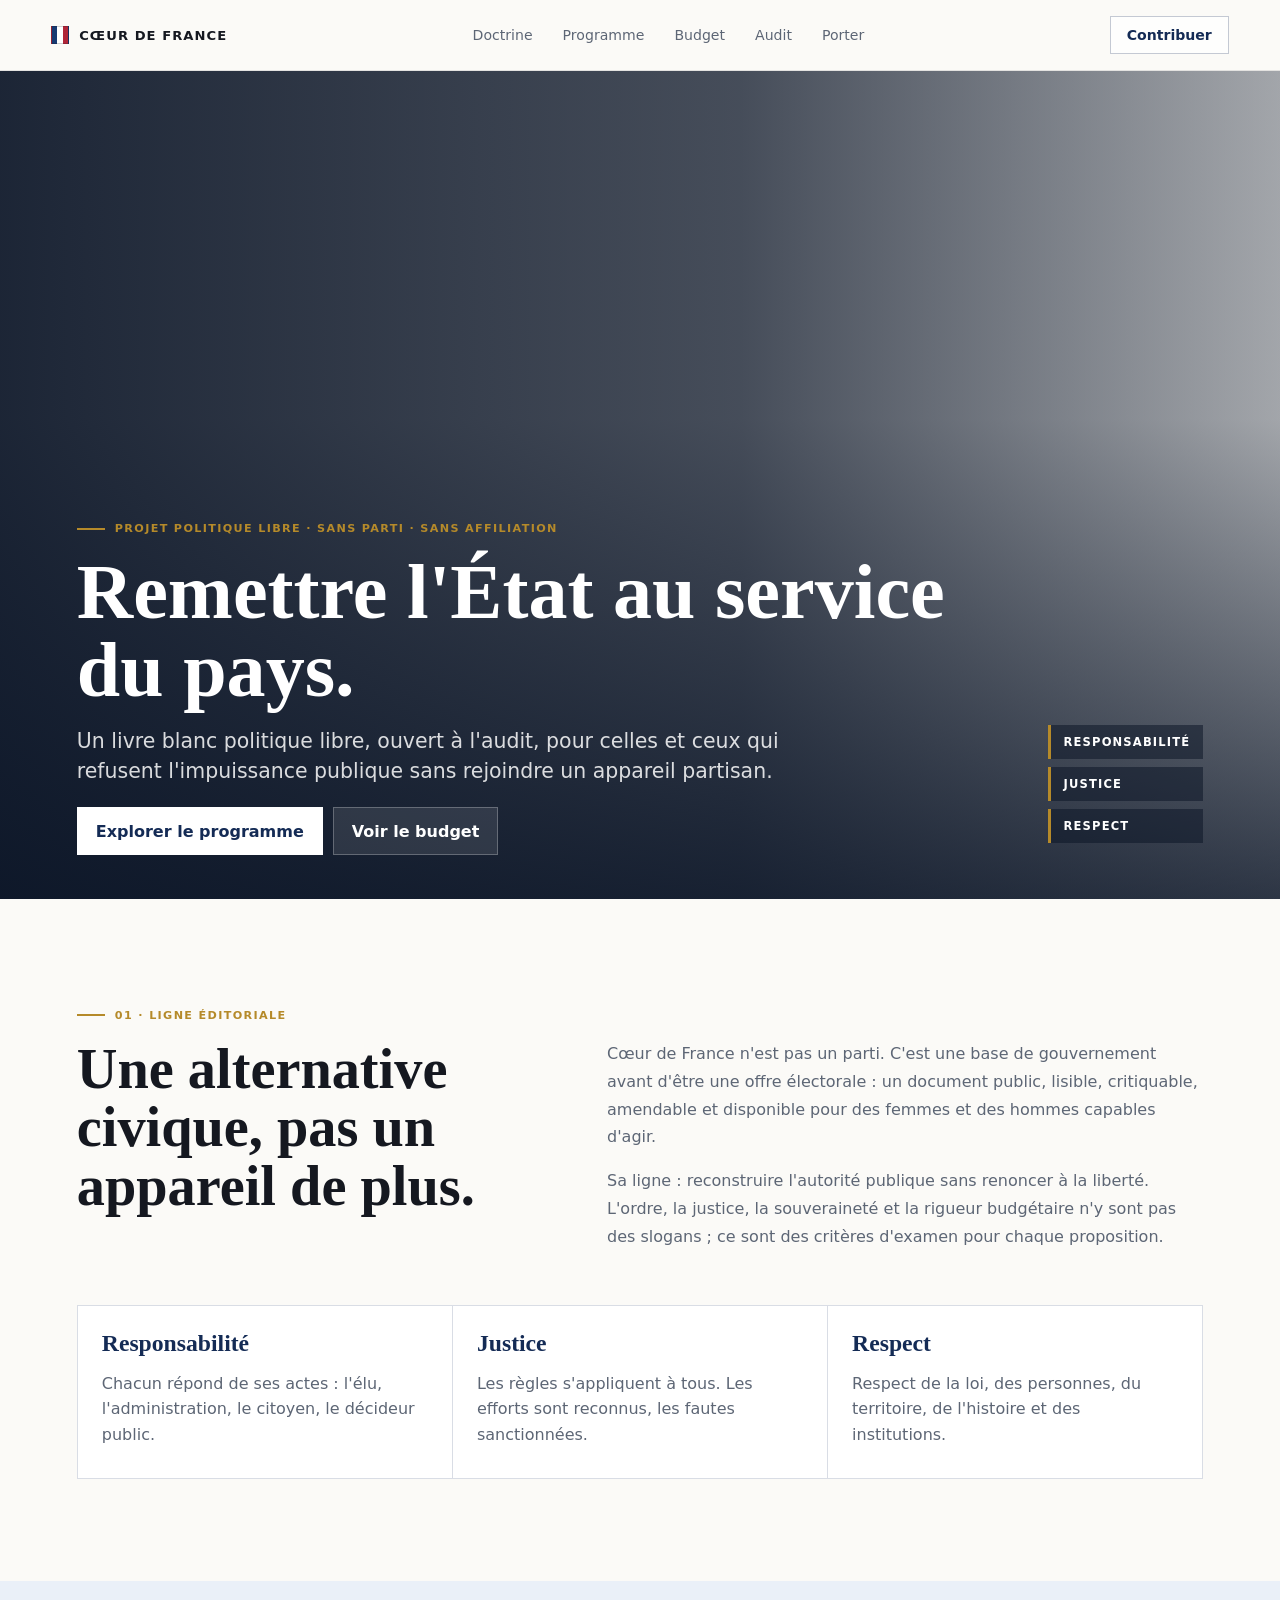
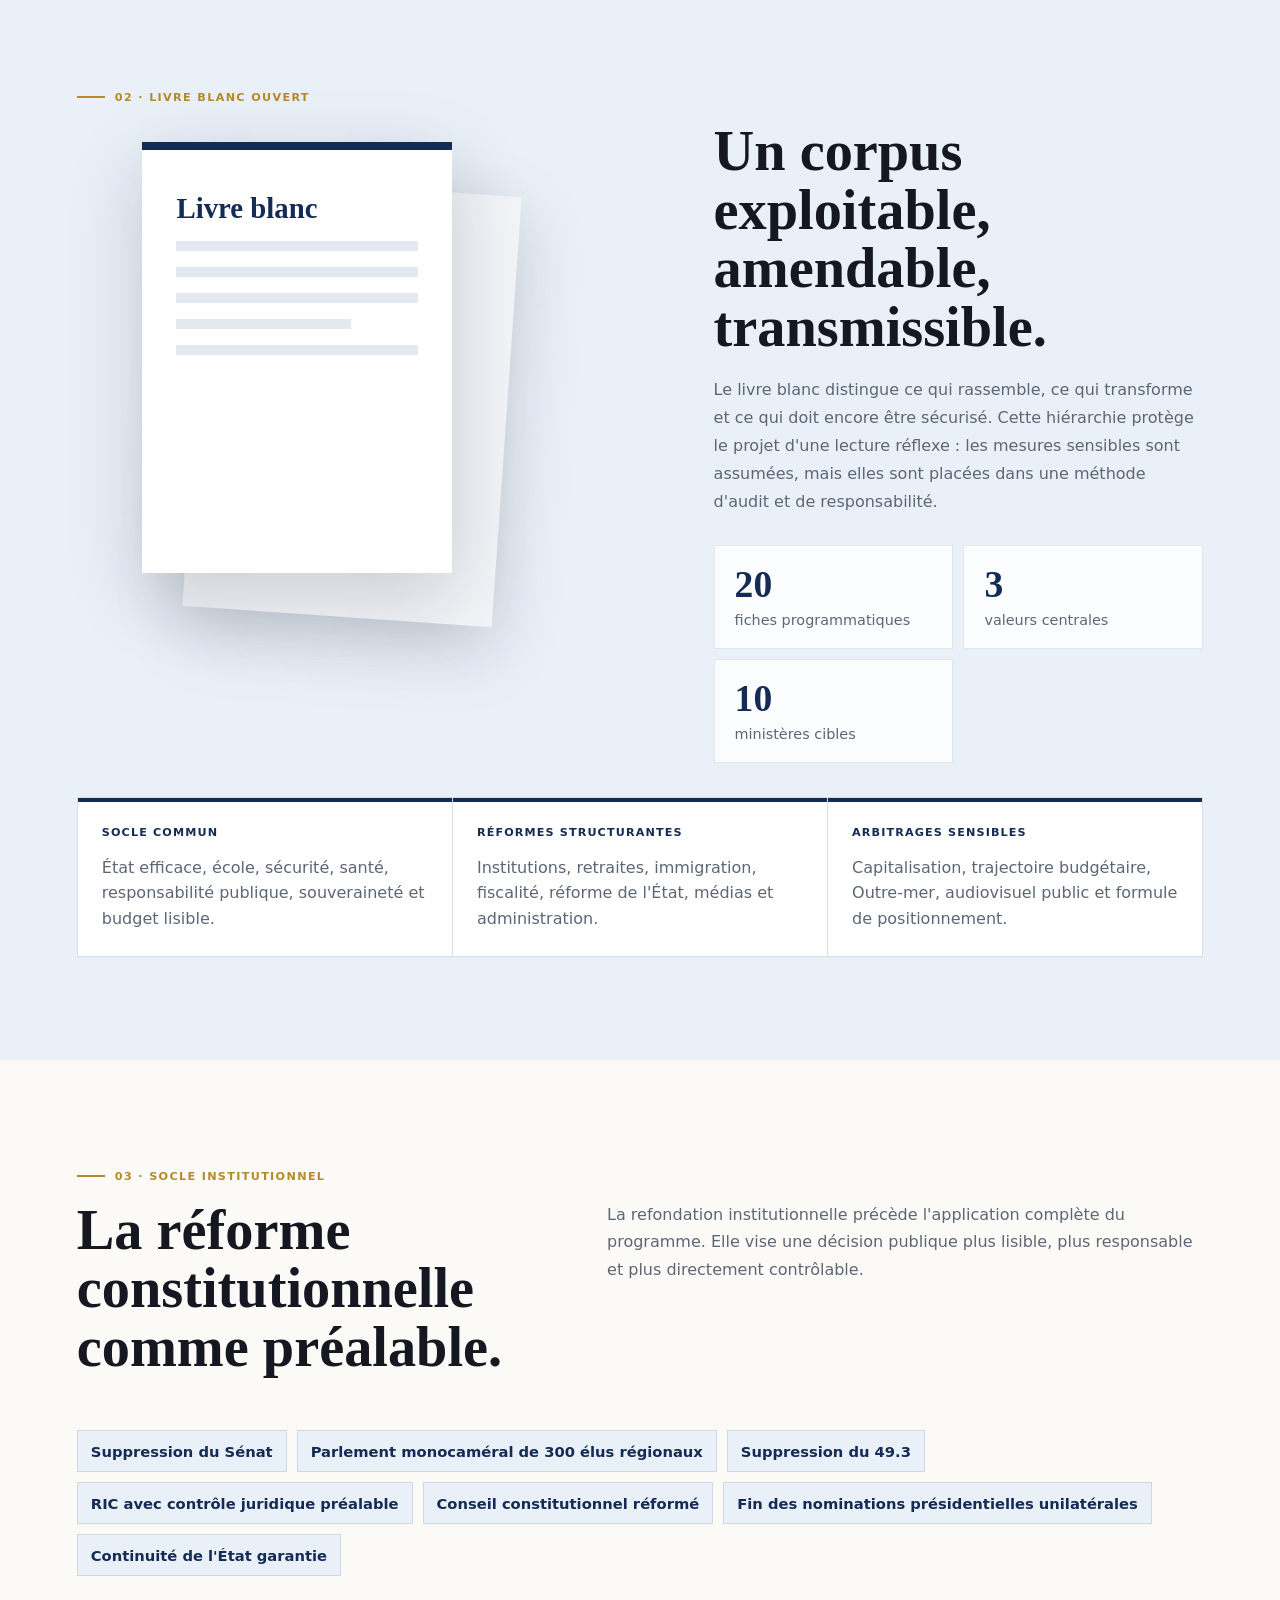
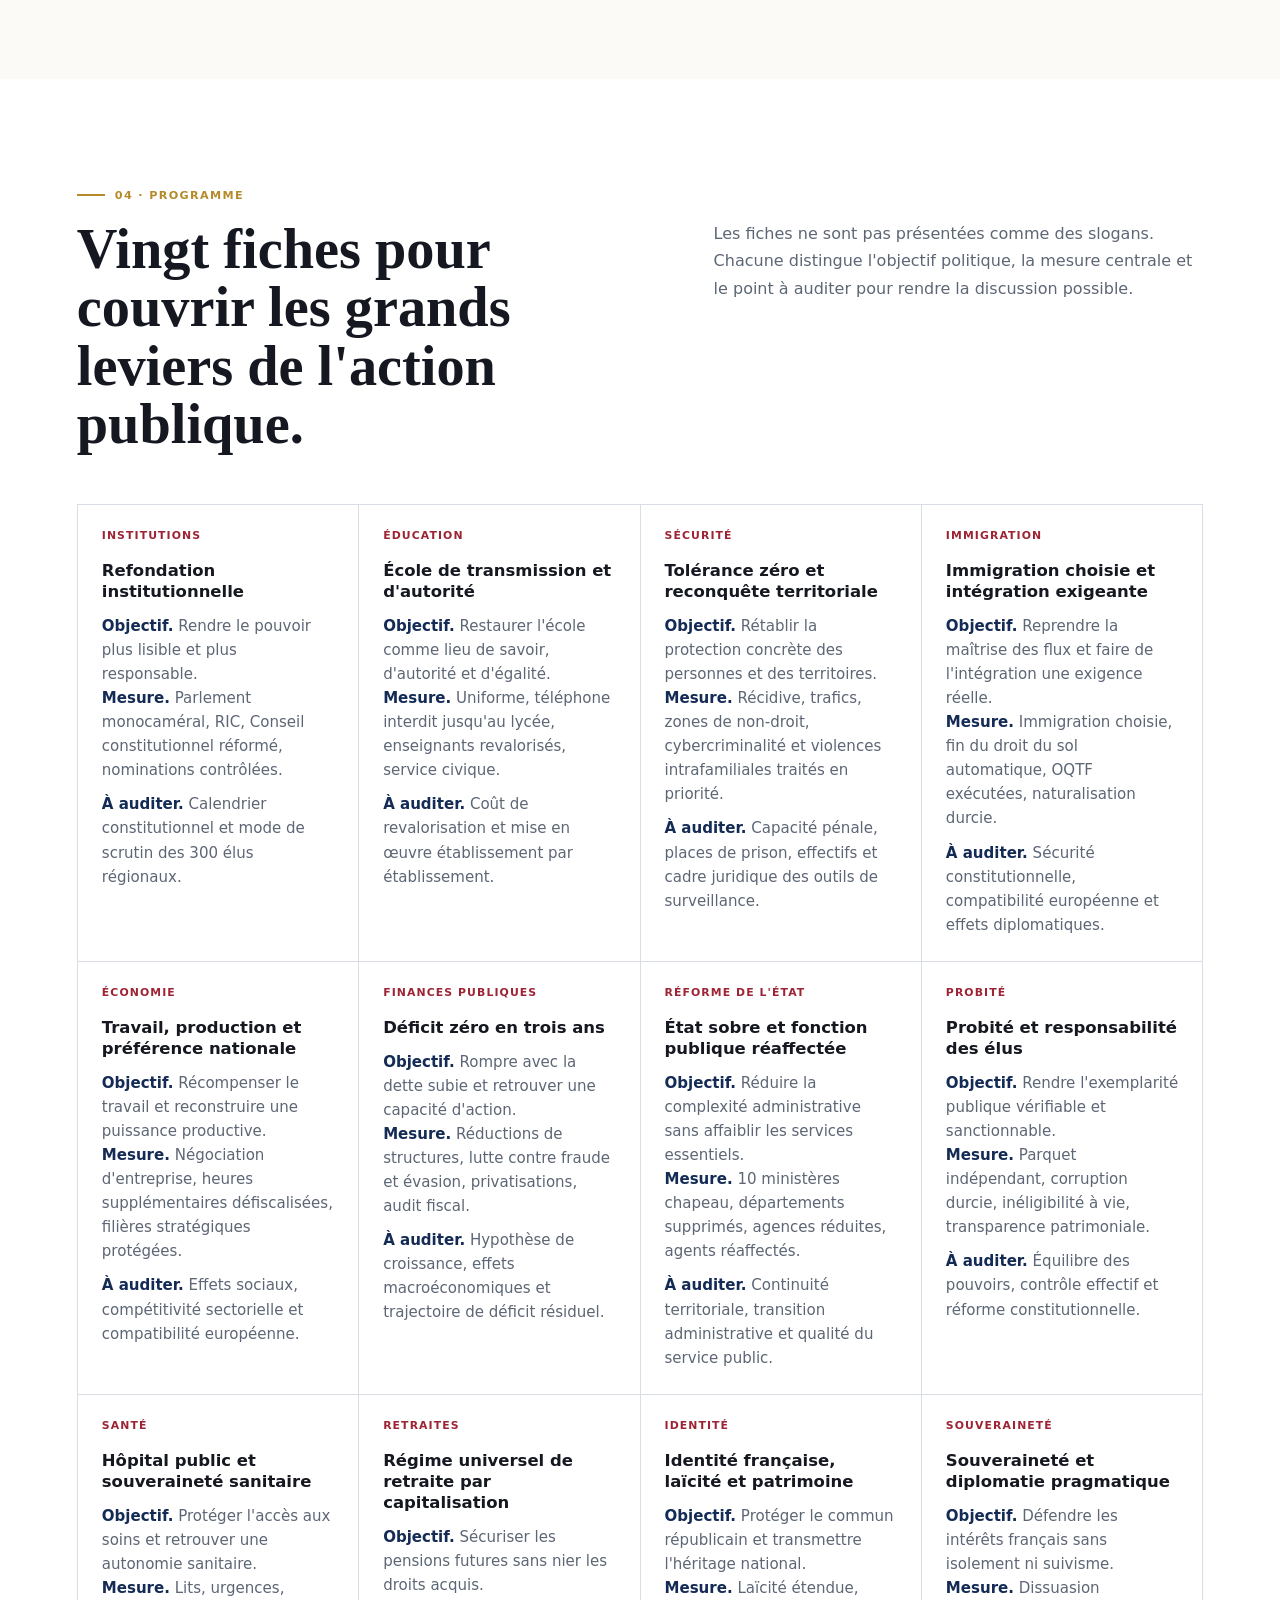
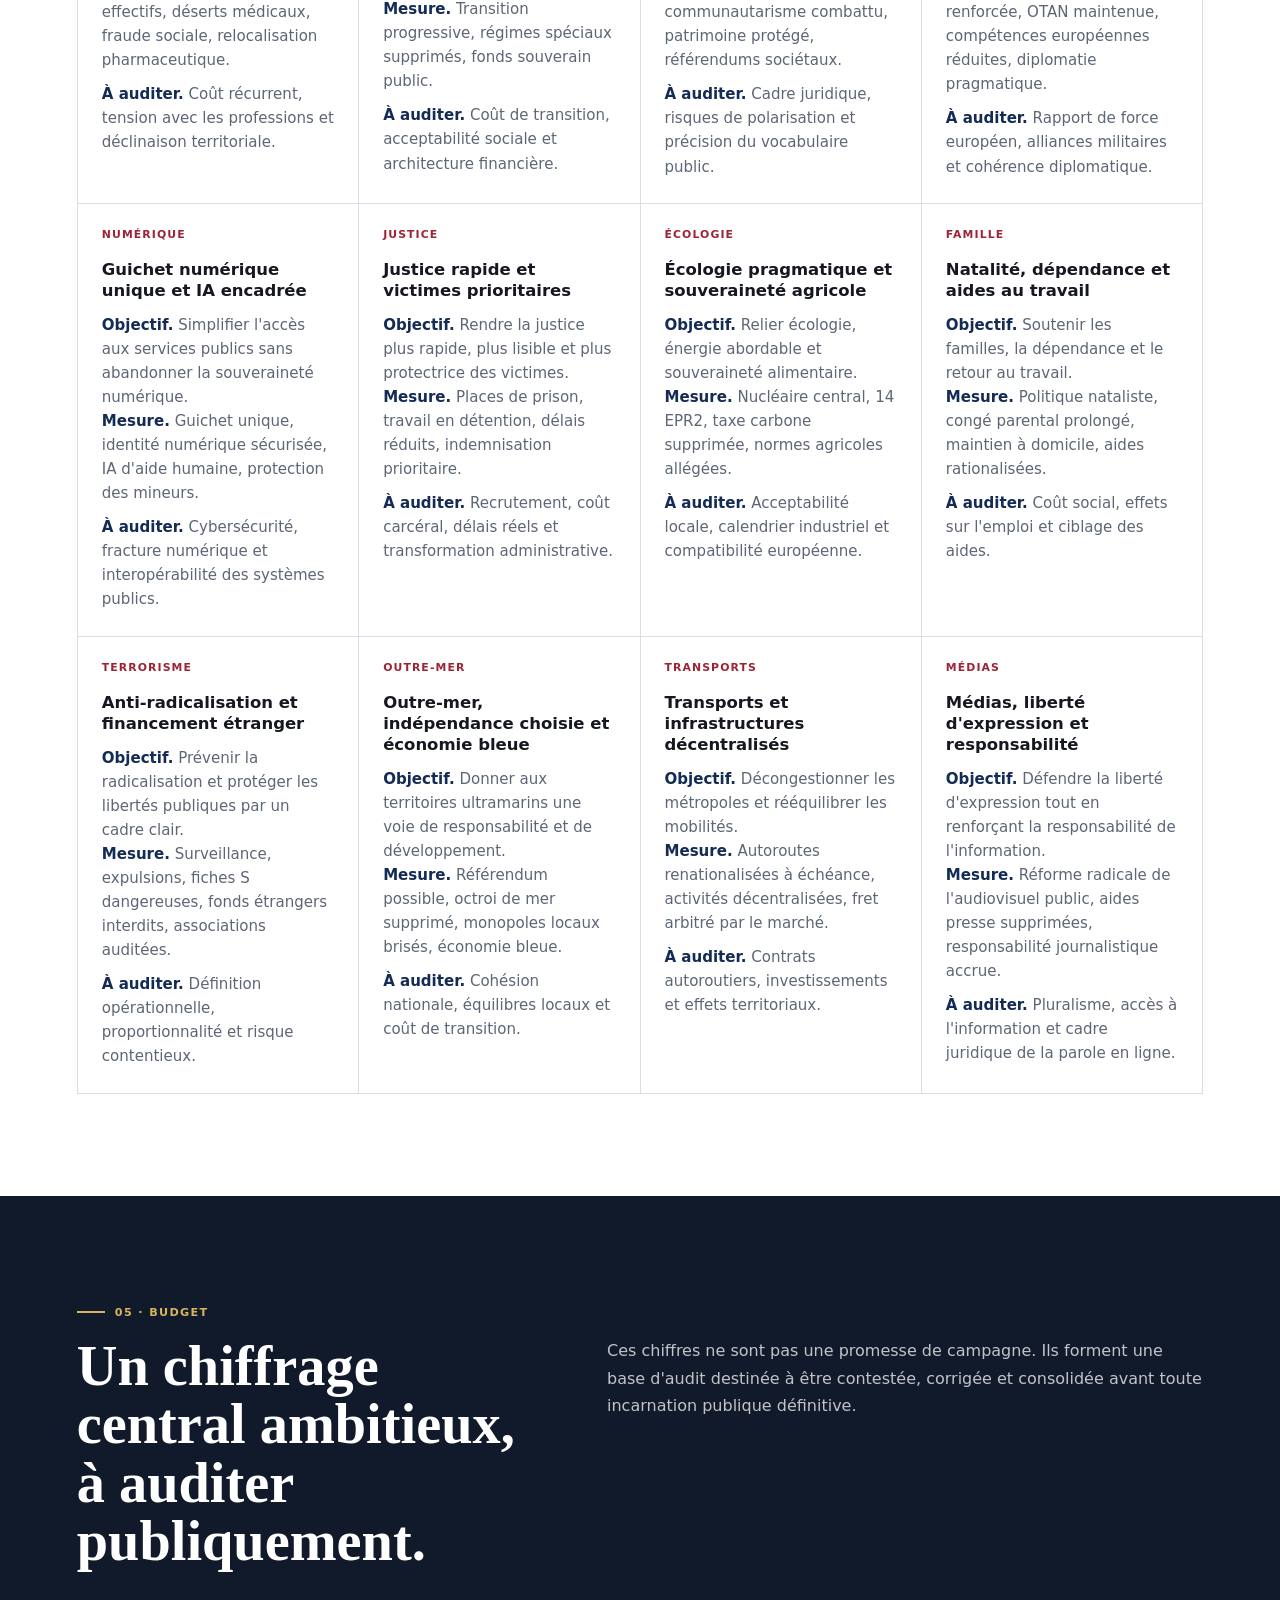
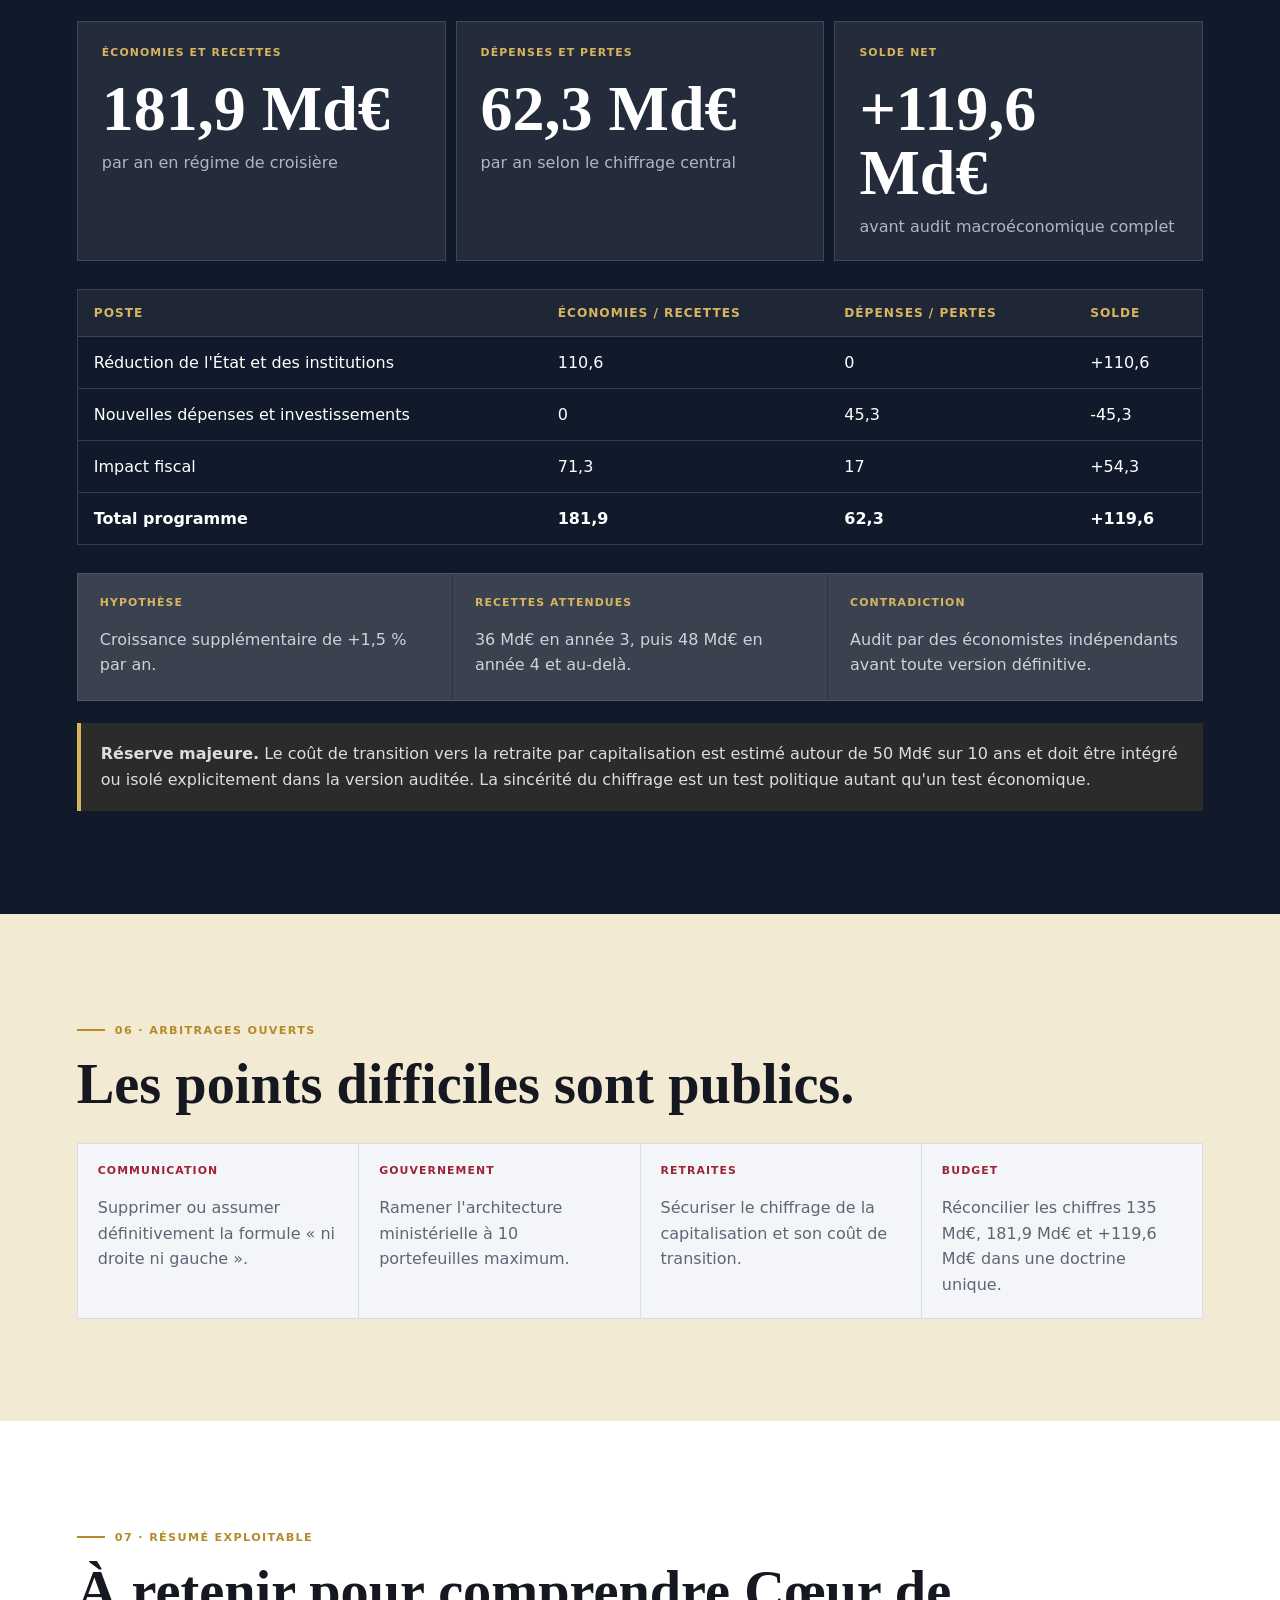
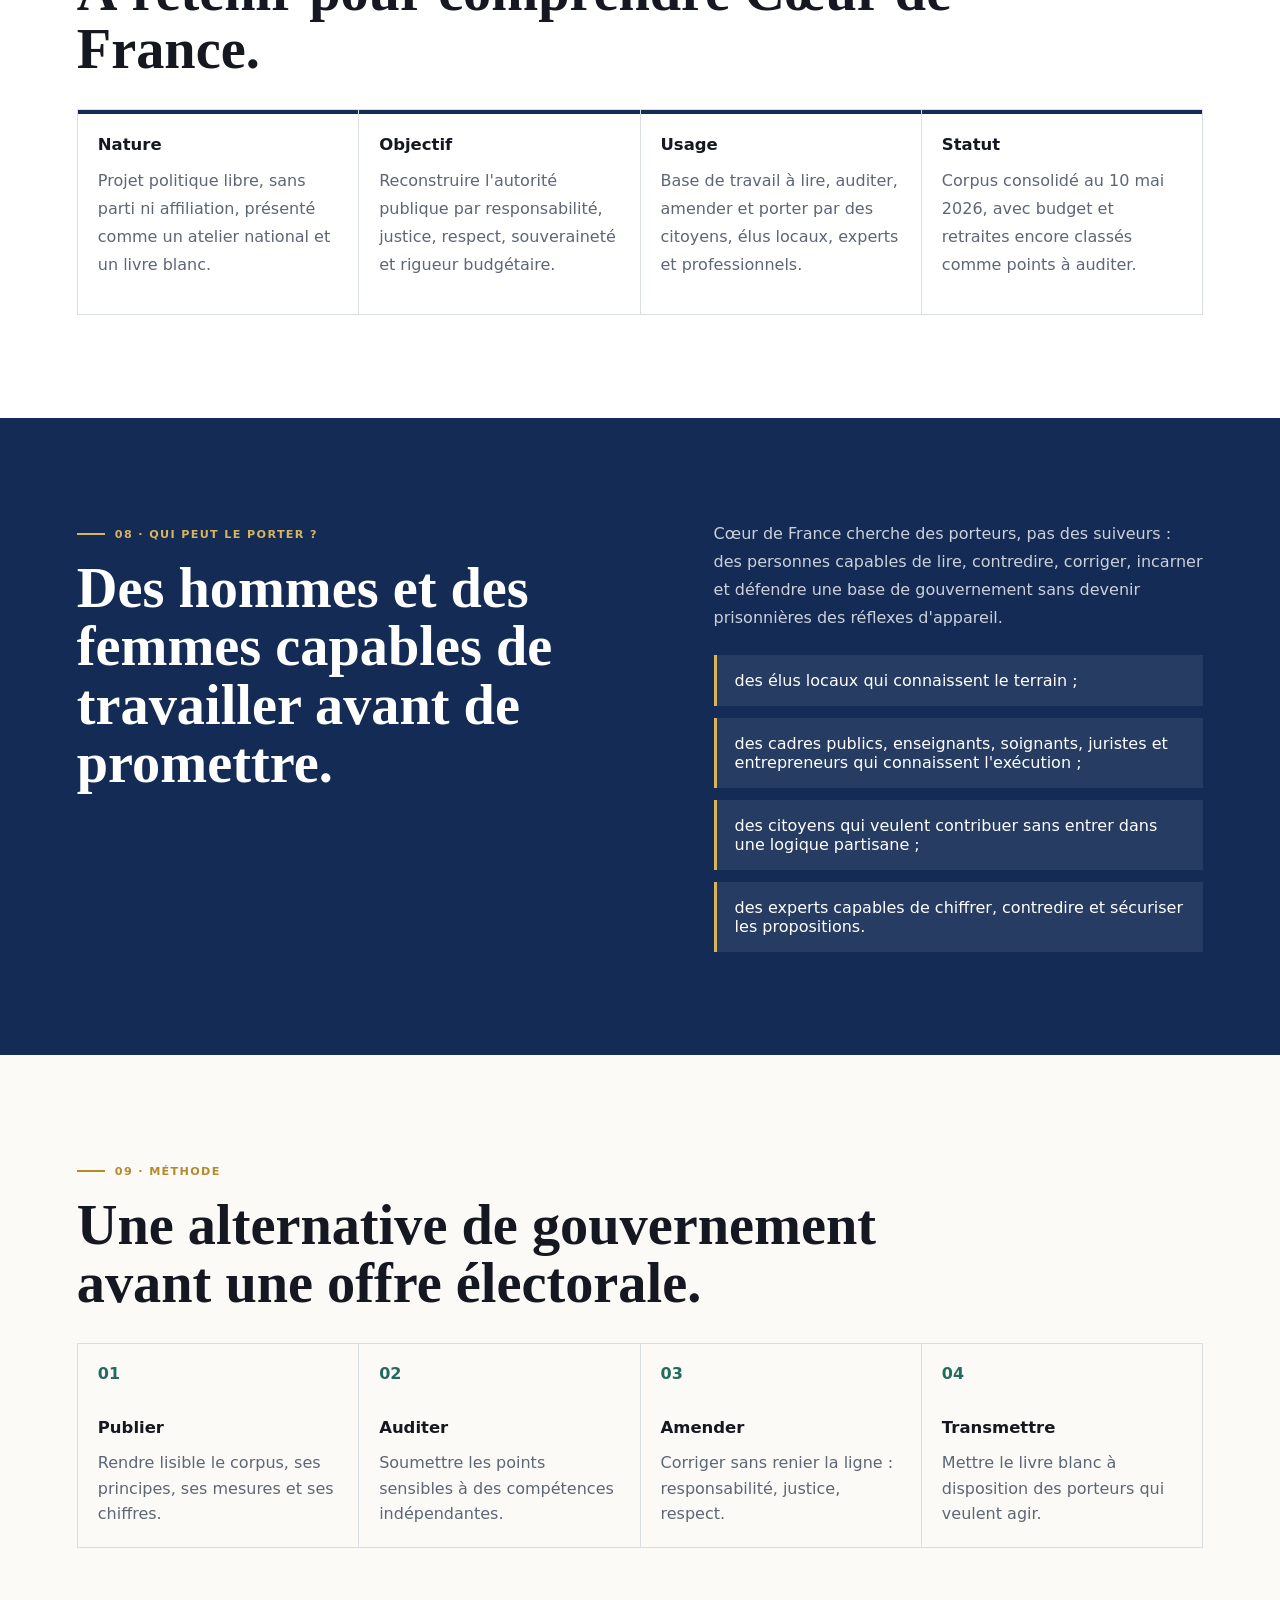
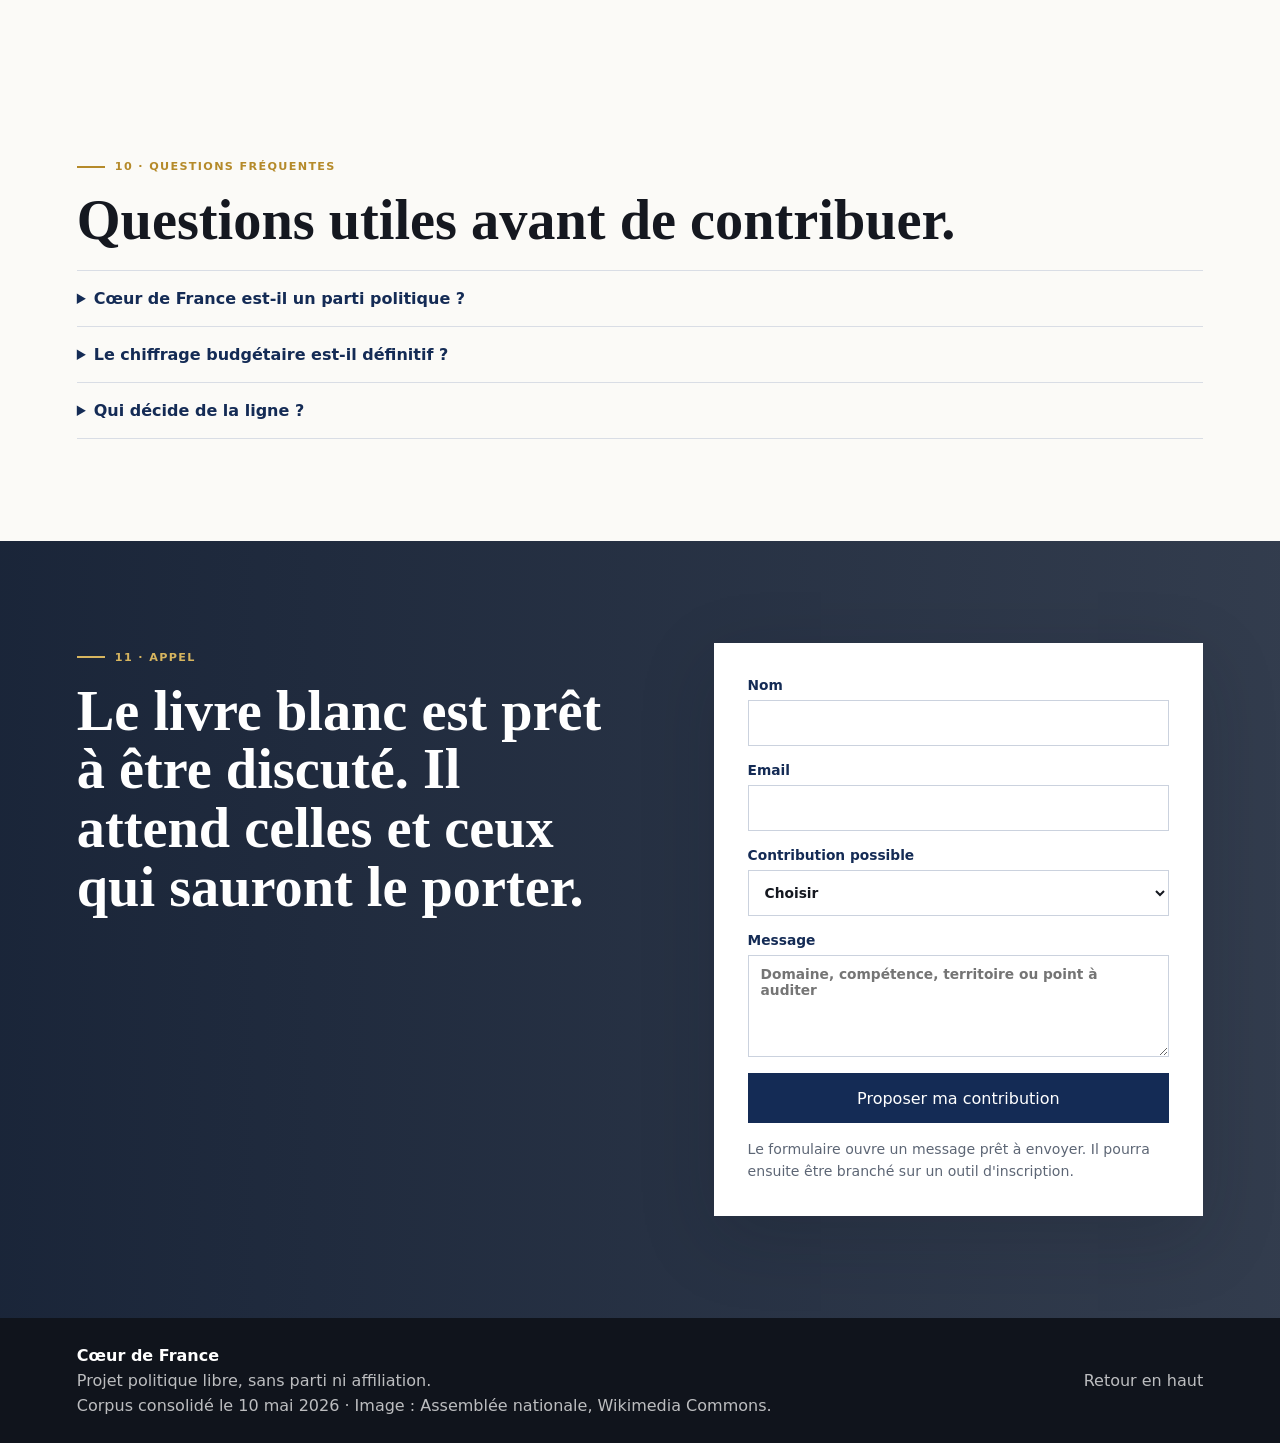
==== commit a08fa5a6: "Improve smartphone-first layout and burger menu" ====
--- a/site_coeur_de_france/index.html
+++ b/site_coeur_de_france/index.html
@@ -93,7 +93,12 @@
       <span class="brand-mark" aria-hidden="true"></span>
       <span>Cœur de France</span>
     </a>
-    <nav aria-label="Sections">
+    <button class="nav-toggle" type="button" aria-expanded="false" aria-controls="primary-nav" aria-label="Ouvrir le menu">
+      <span></span>
+      <span></span>
+      <span></span>
+    </button>
+    <nav id="primary-nav" aria-label="Sections">
       <a href="#doctrine">Doctrine</a>
       <a href="#programme">Programme</a>
       <a href="#budget">Budget</a>
@@ -109,11 +114,10 @@
       <div class="hero-shade"></div>
       <div class="hero-inner">
         <p class="kicker">Projet politique libre · sans parti · sans affiliation</p>
-        <h1 id="hero-title">Un livre blanc pour remettre l'État au service du pays.</h1>
+        <h1 id="hero-title">Remettre l'État au service du pays.</h1>
         <p class="hero-copy">
-          Cœur de France est une base politique libre, ouverte à l'audit et à l'incarnation.
-          Elle rassemble une doctrine, un programme et un chiffrage pour celles et ceux qui
-          refusent l'impuissance publique sans rejoindre un appareil partisan.
+          Un livre blanc politique libre, ouvert à l'audit, pour celles et ceux qui refusent
+          l'impuissance publique sans rejoindre un appareil partisan.
         </p>
         <div class="hero-actions" aria-label="Actions principales">
           <a class="button primary" href="#programme">Explorer le programme</a>
@@ -593,7 +597,7 @@
           <div class="section-label">11 · Appel</div>
           <h2 id="join-title">Le livre blanc est prêt à être discuté. Il attend celles et ceux qui sauront le porter.</h2>
         </div>
-        <form class="join-form" action="mailto:contact@coeurdefrance.fr" method="post" enctype="text/plain">
+        <form class="join-form" data-email="pierregellez@gmail.com" onsubmit="sendContribution(event)">
           <label>
             <span>Nom</span>
             <input type="text" name="nom" autocomplete="name" required>
@@ -631,5 +635,43 @@
     </div>
     <a href="#accueil">Retour en haut</a>
   </footer>
+  <script>
+    const topbar = document.querySelector(".topbar");
+    const navToggle = document.querySelector(".nav-toggle");
+    const navLinks = document.querySelectorAll("#primary-nav a, .nav-cta");
+
+    if (navToggle && topbar) {
+      navToggle.addEventListener("click", () => {
+        const isOpen = topbar.classList.toggle("nav-open");
+        navToggle.setAttribute("aria-expanded", String(isOpen));
+        navToggle.setAttribute("aria-label", isOpen ? "Fermer le menu" : "Ouvrir le menu");
+      });
+
+      navLinks.forEach((link) => {
+        link.addEventListener("click", () => {
+          topbar.classList.remove("nav-open");
+          navToggle.setAttribute("aria-expanded", "false");
+          navToggle.setAttribute("aria-label", "Ouvrir le menu");
+        });
+      });
+    }
+
+    function sendContribution(event) {
+      event.preventDefault();
+      const form = event.currentTarget;
+      const data = new FormData(form);
+      const email = form.dataset.email;
+      const subject = "Contribution à Cœur de France";
+      const body = [
+        `Nom : ${data.get("nom") || ""}`,
+        `Email : ${data.get("email") || ""}`,
+        `Contribution : ${data.get("contribution") || ""}`,
+        "",
+        data.get("message") || ""
+      ].join("\n");
+
+      window.location.href = `mailto:${email}?subject=${encodeURIComponent(subject)}&body=${encodeURIComponent(body)}`;
+    }
+  </script>
 </body>
 </html>
--- a/site_coeur_de_france/styles.css
+++ b/site_coeur_de_france/styles.css
@@ -38,9 +38,9 @@
   top: 0;
   display: grid;
   grid-template-columns: 1fr auto;
-  gap: 10px 16px;
+  gap: 8px 14px;
   align-items: center;
-  padding: 14px 18px;
+  padding: 12px 16px;
   background: rgba(251, 250, 247, 0.94);
   border-bottom: 1px solid rgba(21, 24, 32, 0.1);
   backdrop-filter: blur(18px);
@@ -62,6 +62,38 @@
   font-size: 0.76rem;
 }
 
+.nav-toggle {
+  width: 42px;
+  height: 42px;
+  display: inline-grid;
+  place-content: center;
+  gap: 5px;
+  border: 1px solid rgba(20, 43, 85, 0.22);
+  background: rgba(255, 255, 255, 0.78);
+  color: var(--blue);
+  padding: 0;
+}
+
+.nav-toggle span {
+  width: 18px;
+  height: 2px;
+  display: block;
+  background: currentColor;
+  transition: transform 180ms ease, opacity 180ms ease;
+}
+
+.topbar.nav-open .nav-toggle span:nth-child(1) {
+  transform: translateY(7px) rotate(45deg);
+}
+
+.topbar.nav-open .nav-toggle span:nth-child(2) {
+  opacity: 0;
+}
+
+.topbar.nav-open .nav-toggle span:nth-child(3) {
+  transform: translateY(-7px) rotate(-45deg);
+}
+
 .brand-mark {
   width: 18px;
   height: 18px;
@@ -72,18 +104,23 @@
 
 nav {
   grid-column: 1 / -1;
-  display: flex;
-  gap: 8px;
-  overflow-x: auto;
-  padding: 3px 0 1px;
+  display: grid;
+  gap: 6px;
+  max-height: 0;
+  overflow: hidden;
+  padding: 0;
   color: var(--muted);
   font-size: 0.88rem;
-  scrollbar-width: thin;
+  transition: max-height 220ms ease, padding 220ms ease;
+}
+
+.topbar.nav-open nav {
+  max-height: 340px;
+  padding: 8px 0 2px;
 }
 
 nav a {
-  flex: 0 0 auto;
-  padding: 8px 10px;
+  padding: 11px 12px;
   border: 1px solid rgba(20, 43, 85, 0.11);
   background: rgba(255, 255, 255, 0.68);
 }
@@ -94,6 +131,8 @@
 }
 
 .nav-cta {
+  display: none;
+  grid-column: 1 / -1;
   justify-self: end;
   border: 1px solid rgba(20, 43, 85, 0.25);
   color: var(--blue);
@@ -102,13 +141,19 @@
   background: rgba(255, 255, 255, 0.76);
 }
 
+.topbar.nav-open .nav-cta {
+  width: 100%;
+  display: inline-flex;
+  justify-content: center;
+}
+
 .hero {
-  min-height: calc(100svh - 112px);
+  min-height: auto;
   position: relative;
   overflow: hidden;
   display: grid;
   align-items: end;
-  padding: 76px 20px 32px;
+  padding: 36px 18px 24px;
 }
 
 .hero-bg,
@@ -177,16 +222,16 @@
 
 h1 {
   max-width: 900px;
-  margin-bottom: 22px;
-  font-size: clamp(2.55rem, 14vw, 4.4rem);
-  line-height: 0.98;
+  margin-bottom: 18px;
+  font-size: clamp(2.05rem, 10vw, 3rem);
+  line-height: 1;
 }
 
 h2 {
   max-width: 940px;
-  margin-bottom: 24px;
-  font-size: clamp(2rem, 11vw, 3.2rem);
-  line-height: 1;
+  margin-bottom: 20px;
+  font-size: clamp(1.7rem, 8vw, 2.35rem);
+  line-height: 1.04;
 }
 
 h3 {
@@ -198,14 +243,14 @@
 .hero-copy {
   max-width: 720px;
   color: rgba(255, 255, 255, 0.84);
-  font-size: 1.05rem;
-  line-height: 1.58;
+  font-size: 0.96rem;
+  line-height: 1.45;
 }
 
 .hero-actions {
   display: grid;
   gap: 10px;
-  margin-top: 30px;
+  margin-top: 20px;
 }
 
 .button {
@@ -228,7 +273,7 @@
 }
 
 .hero-panel {
-  display: grid;
+  display: none;
   gap: 8px;
   margin-top: 34px;
   color: var(--white);
@@ -246,7 +291,7 @@
 }
 
 section:not(.hero) {
-  padding: 64px 20px;
+  padding: 42px 18px;
 }
 
 .positioning,
@@ -331,6 +376,7 @@
 }
 
 .document-visual {
+  display: none;
   min-height: 300px;
   position: relative;
 }
@@ -468,7 +514,7 @@
 
 .program-grid article {
   min-height: 0;
-  padding: 22px;
+  padding: 18px;
 }
 
 .program-grid span,
@@ -489,6 +535,14 @@
   margin-bottom: 10px;
 }
 
+.program-grid p:not(:first-of-type) {
+  display: none;
+}
+
+.program-grid p:first-of-type {
+  margin-bottom: 0;
+}
+
 .program-grid p:last-child {
   margin-bottom: 0;
 }
@@ -530,6 +584,7 @@
 }
 
 .budget-table-wrap {
+  display: none;
   overflow-x: auto;
   margin-top: 28px;
   border: 1px solid rgba(255, 255, 255, 0.16);
@@ -602,8 +657,8 @@
 .risk-grid article,
 .geo-grid article,
 .method-steps div {
-  min-height: 170px;
-  padding: 24px;
+  min-height: 0;
+  padding: 20px;
 }
 
 .risk-grid article {
@@ -779,10 +834,17 @@
     padding: 16px clamp(22px, 4vw, 56px);
   }
 
+  .nav-toggle {
+    display: none;
+  }
+
   nav {
     grid-column: auto;
+    display: flex;
     justify-content: center;
     overflow: visible;
+    max-height: none;
+    padding: 0;
   }
 
   nav a {
@@ -800,8 +862,11 @@
     flex-wrap: wrap;
   }
 
-  .hero-panel {
-    width: fit-content;
+  .nav-cta {
+    width: auto;
+    display: inline-flex;
+    grid-column: auto;
+    justify-content: center;
   }
 
   section:not(.hero) {
@@ -821,6 +886,14 @@
     grid-template-columns: repeat(2, minmax(0, 1fr));
   }
 
+  .program-grid p:not(:first-of-type) {
+    display: block;
+  }
+
+  .budget-table-wrap {
+    display: block;
+  }
+
   .join-form {
     padding: clamp(26px, 4vw, 34px);
   }
@@ -865,10 +938,12 @@
   }
 
   .hero-panel {
+    display: grid;
     position: absolute;
     right: clamp(24px, 6vw, 80px);
     bottom: 56px;
     margin-top: 0;
+    width: fit-content;
   }
 
   .split {
@@ -906,6 +981,7 @@
   }
 
   .document-visual {
+    display: block;
     min-height: 390px;
   }
 
